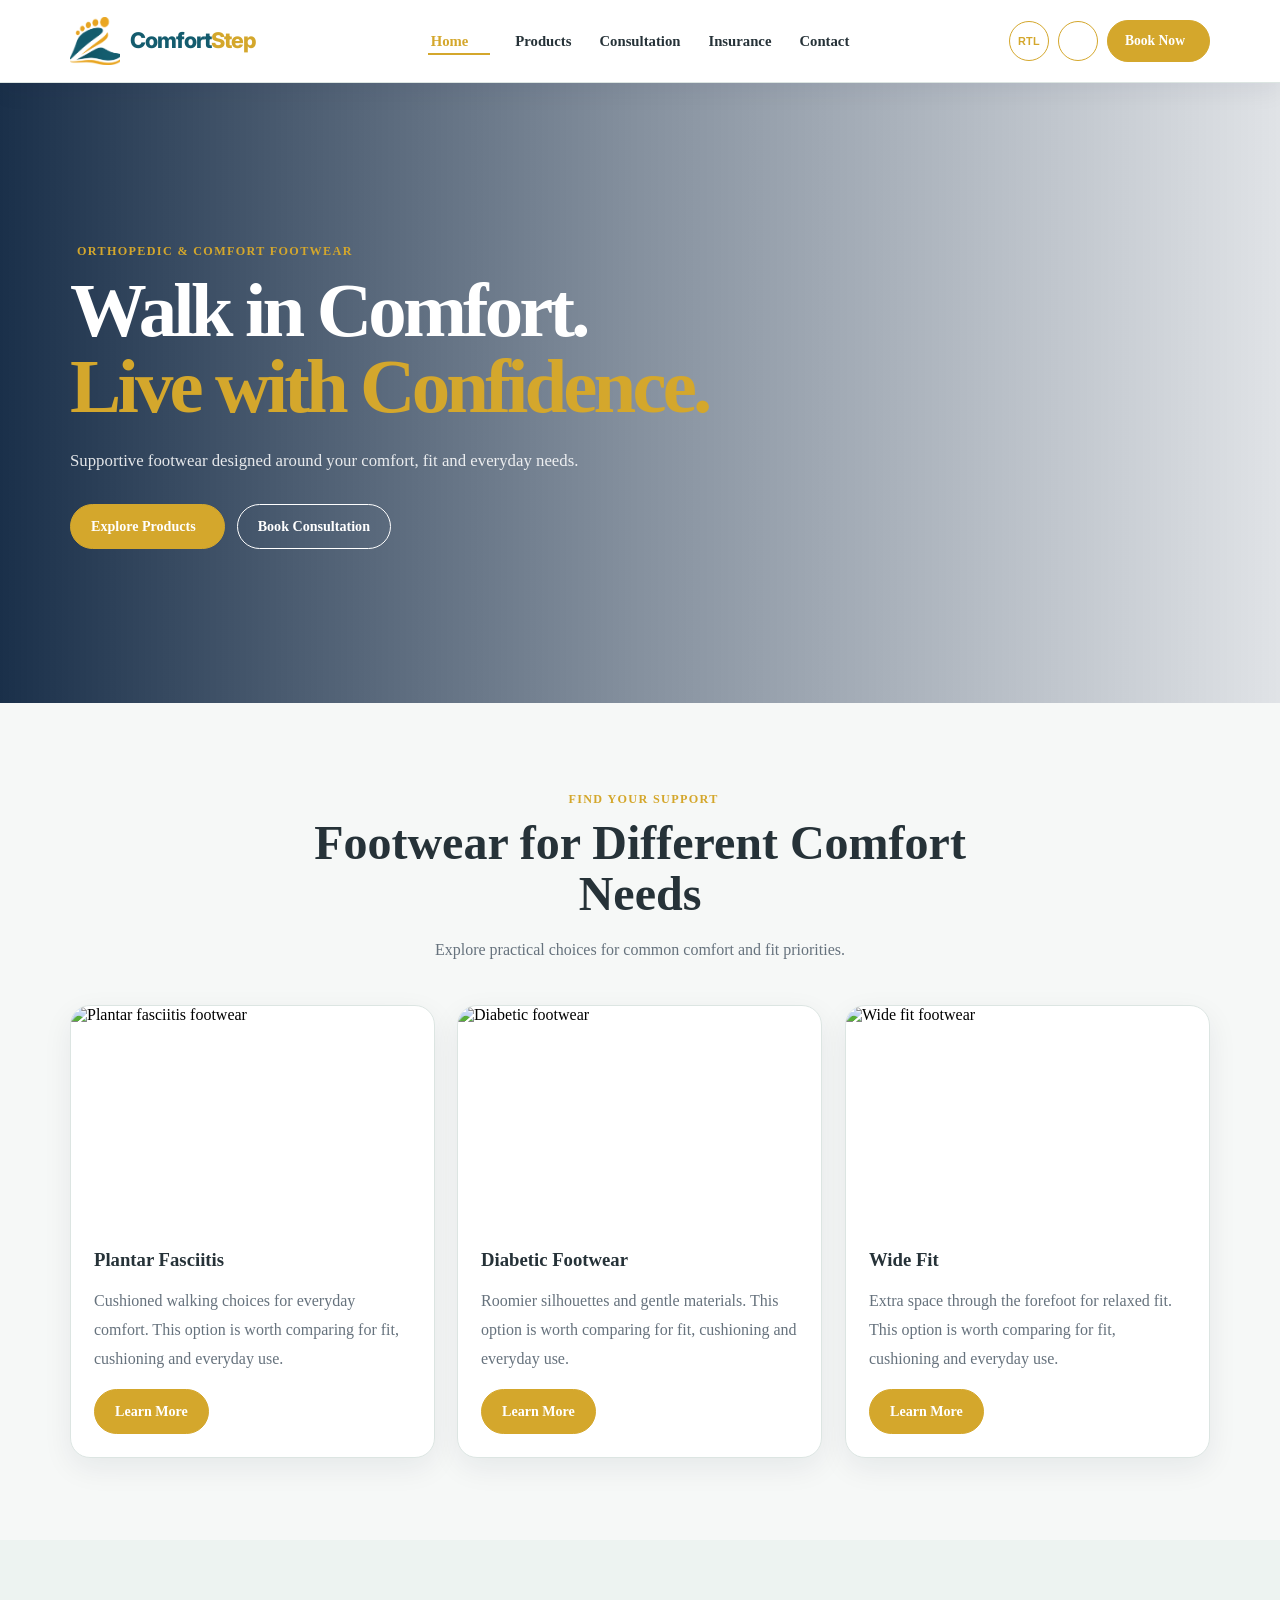
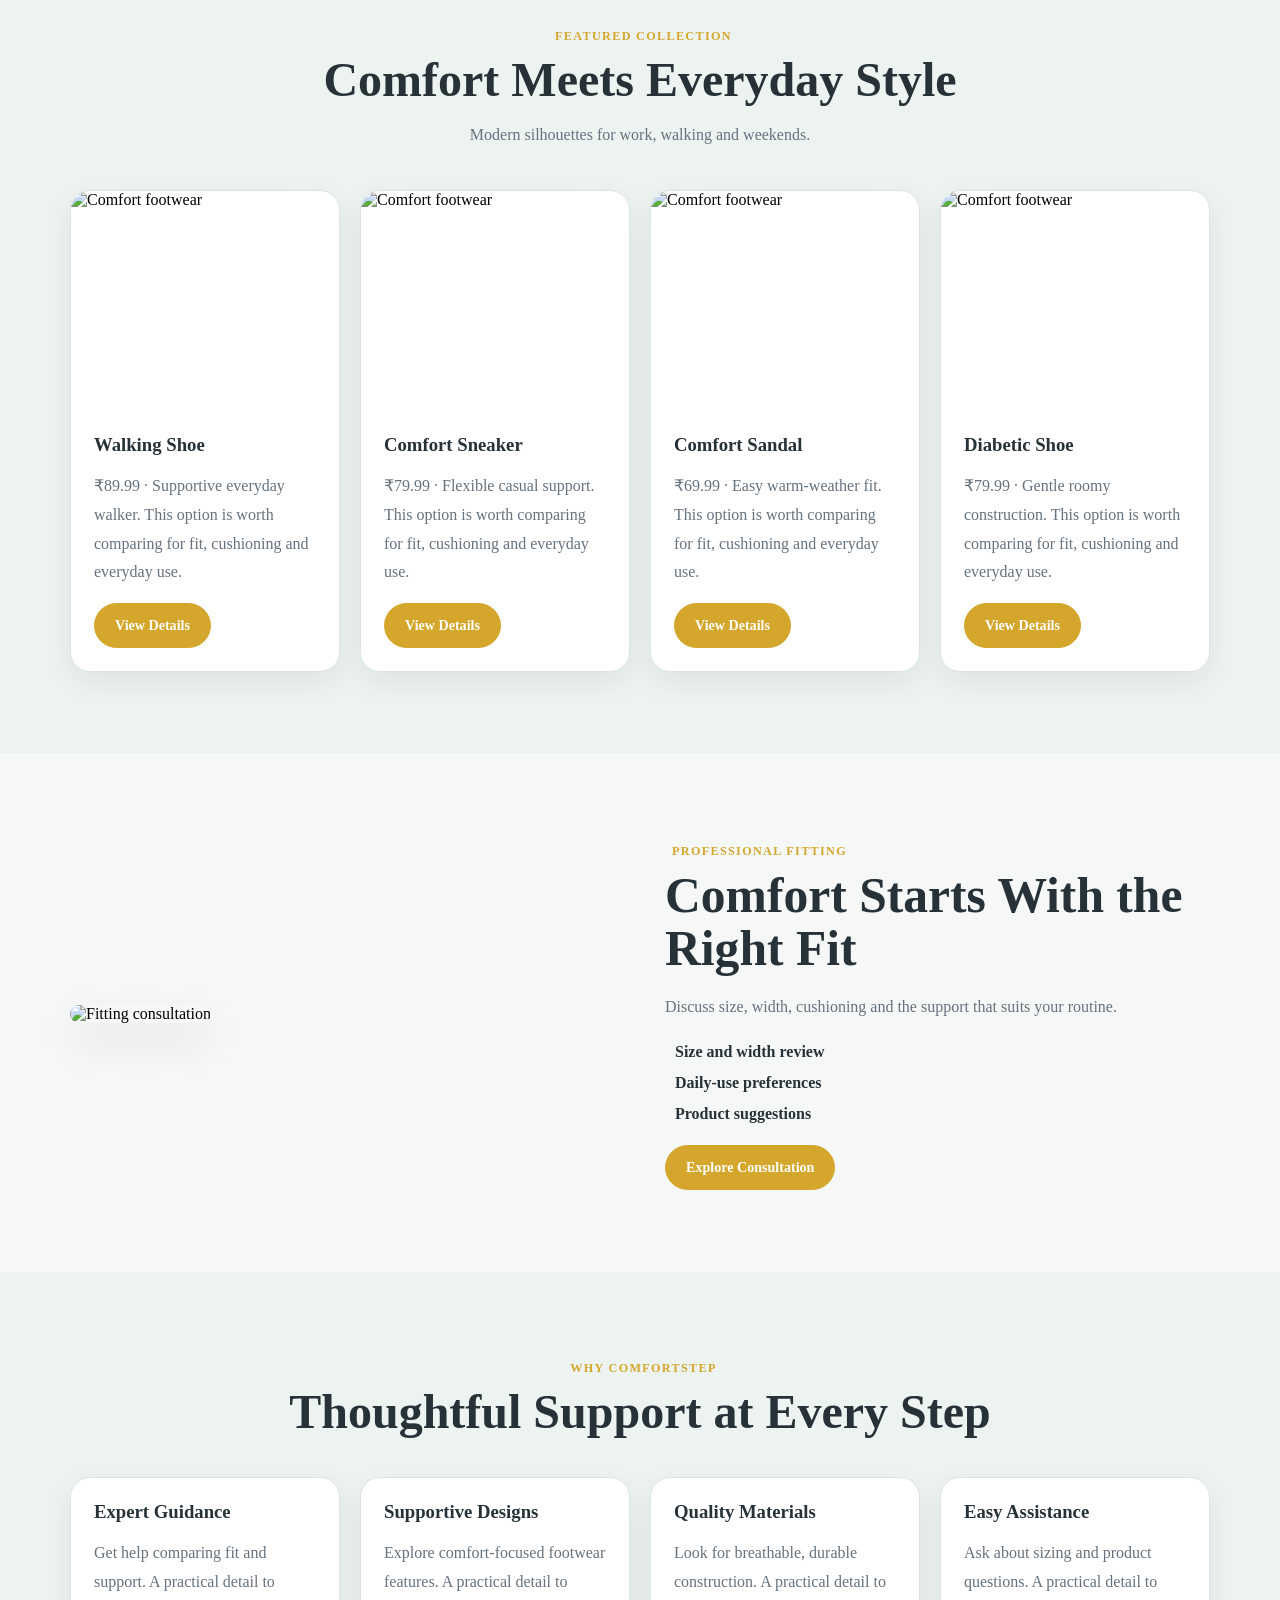
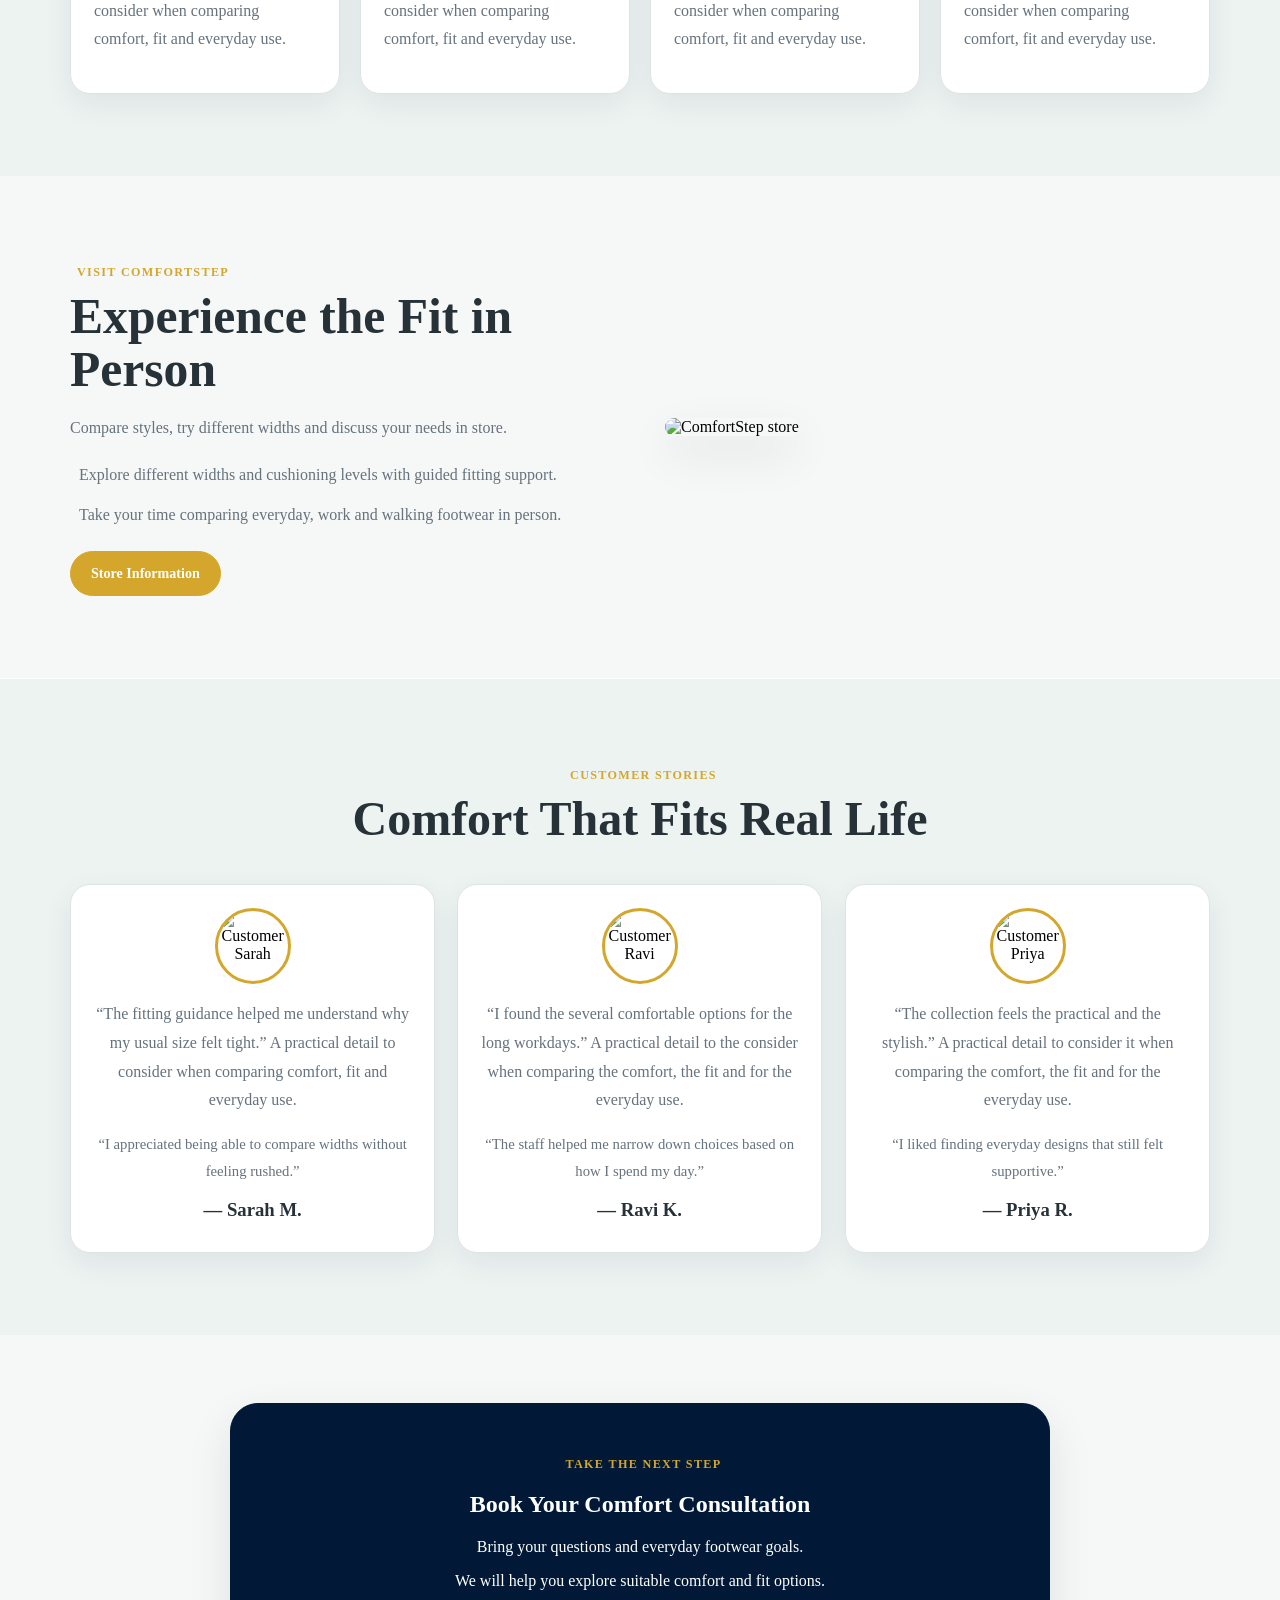
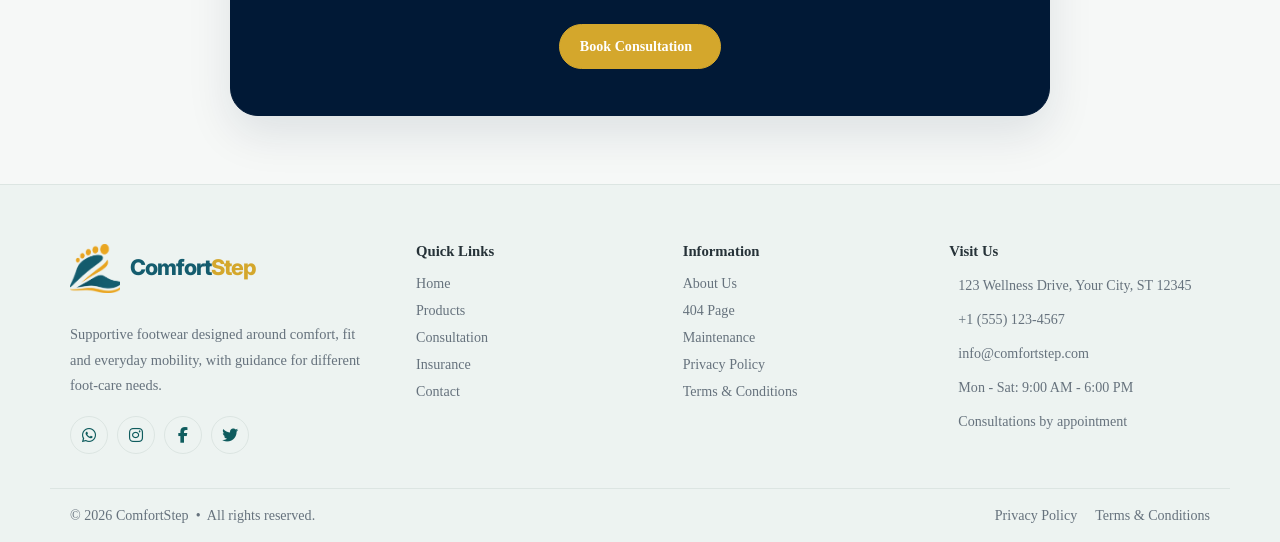
==== index.html @ 4747048a "first commit" ====
<!doctype html>
<html lang="en" dir="ltr">

<head>
  <meta charset="utf-8">
  <meta name="viewport" content="width=device-width,initial-scale=1">
  <title>Home 1 | ComfortStep</title>
  <link rel="icon" type="image/png" href="favicon.png?v=6">
  <link rel="preconnect" href="https://fonts.googleapis.com">
  <link rel="preconnect" href="https://fonts.gstatic.com" crossorigin>
  <link href="https://fonts.googleapis.com/css2?family=Inter:wght@400;500;600;700;800&display=swap" rel="stylesheet">
  <link rel="stylesheet" href="https://cdnjs.cloudflare.com/ajax/libs/font-awesome/6.6.0/css/all.min.css">
  <link rel="stylesheet" href="https://unpkg.com/aos@2.3.4/dist/aos.css">
  <link rel="stylesheet" href="css/variables.css">
  <link rel="stylesheet" href="css/header.css">
  <link rel="stylesheet" href="css/footer.css">
  <link rel="stylesheet" href="css/index.css">
  <script src="https://unpkg.com/lucide@latest"></script>
</head>

<body>
  <header class="site-header">
    <div class="header-inner">
      <a class="brand" href="index.html" aria-label="ComfortStep Home"><img class="comfortstep-new-logo"
          src="comfortstep-footwear-symbol.png" alt="ComfortStep logo"><span class="brand-name"><span
            class="brand-comfort">Comfort</span><span class="brand-step-text">Step</span></span></a>
      <nav class="nav" id="mainNav" aria-label="Main navigation">
        <div class="nav-item" id="homeNavItem">
          <a class="nav-link home-toggle" id="homeToggle" href="index.html">Home <i class="chevron"
              data-lucide="chevron-down"></i></a>
          <div class="dropdown"><a href="index.html">Home 1</a><a href="home-2.html">Home 2</a></div>
        </div>
        <div class="nav-item"><a class="nav-link" href="products.html">Products</a></div>
        <div class="nav-item"><a class="nav-link" href="consultation.html">Consultation</a></div>
        <div class="nav-item"><a class="nav-link" href="insurance.html">Insurance</a></div>
        <div class="nav-item"><a class="nav-link" href="contact.html">Contact</a></div>
      </nav>
      <div class="header-actions">
        <button class="icon-btn" id="rtlToggle" aria-label="Switch to RTL" title="RTL"><span
            class="direction-label">RTL</span></button>
        <button class="icon-btn" id="themeToggle" aria-label="Switch to dark mode" title="Dark mode"><i
            data-lucide="moon-star"></i></button>
        <a class="header-cta" href="booking.html">Book Now <i data-lucide="arrow-up-right"></i></a>
        <button class="mobile-toggle" id="mobileToggle" aria-label="Open menu"><i data-lucide="menu"></i></button>
      </div>
    </div>
  </header>
  <main>
    <section class="hero"
      style="background-image:url(https://i.pinimg.com/1200x/d4/ae/07/d4ae07afda148520bf3b0503dbffbd61.jpg)"
      data-aos="fade-up" data-aos-duration="850">
      <div class="hero-content reveal"><span class="eyebrow"><i data-lucide="footprints"></i> Orthopedic & Comfort
          Footwear</span>
        <h1>Walk in Comfort.<br><span>Live with Confidence.</span></h1>
        <p>Supportive footwear designed around your comfort, fit and everyday needs.</p>
        <div class="hero-actions"><a class="btn" href="products.html">Explore Products <i
              data-lucide="arrow-right"></i></a><a class="btn btn-outline" href="booking.html">Book Consultation</a>
        </div>
      </div>
    </section>
    <section class="section" data-aos="fade-right" data-aos-duration="850">
      <div class="site-container">
        <div class="section-head reveal"><span class="eyebrow"><i data-lucide="heart-pulse"></i> Find Your
            Support</span>
          <h2>Footwear for Different Comfort Needs</h2>
          <p>Explore practical choices for common comfort and fit priorities.</p>
        </div>
        <div class="grid-3">
          <article class="card reveal">
            <div class="card-media"><img
                src="https://i.pinimg.com/1200x/cb/e7/8b/cbe78b45c8ac8ca527641ff05a30738f.jpg"
                alt="Plantar fasciitis footwear"></div>
            <div class="card-body">
              <h3>Plantar Fasciitis</h3>
              <p>Cushioned walking choices for everyday comfort. This option is worth comparing for fit, cushioning and
                everyday use.</p><a class="btn" href="products.html#plantar">Learn More</a>
            </div>
          </article>
          <article class="card reveal">
            <div class="card-media"><img
                src="https://i.pinimg.com/1200x/c0/9d/99/c09d99ecb18dd039a9ffb30126596f61.jpg"
                alt="Diabetic footwear"></div>
            <div class="card-body">
              <h3>Diabetic Footwear</h3>
              <p>Roomier silhouettes and gentle materials. This option is worth comparing for fit, cushioning and
                everyday use.</p><a class="btn" href="products.html#diabetic">Learn More</a>
            </div>
          </article>
          <article class="card reveal">
            <div class="card-media"><img
                src="https://i.pinimg.com/736x/65/3f/a2/653fa2f430868005b1dfeefa00f7d02f.jpg"
                alt="Wide fit footwear"></div>
            <div class="card-body">
              <h3>Wide Fit</h3>
              <p>Extra space through the forefoot for relaxed fit. This option is worth comparing for fit, cushioning
                and everyday use.</p><a class="btn" href="products.html#wide">Learn More</a>
            </div>
          </article>
        </div>
      </div>
    </section>
    <section class="section alt" data-aos="fade-left" data-aos-duration="850">
      <div class="site-container">
        <div class="section-head reveal"><span class="eyebrow"><i data-lucide="sparkles"></i> Featured Collection</span>
          <h2>Comfort Meets Everyday Style</h2>
          <p>Modern silhouettes for work, walking and weekends.</p>
        </div>
        <div class="grid-4">
          <article class="card reveal">
            <div class="card-media"><img
                src="https://images.unsplash.com/photo-1542291026-7eec264c27ff?auto=format&fit=crop&w=900&q=85"
                alt="Comfort footwear"></div>
            <div class="card-body">
              <h3>Walking Shoe</h3>
              <p>₹89.99 · Supportive everyday walker. This option is worth comparing for fit, cushioning and everyday
                use.</p><a class="btn" href="products.html">View Details</a>
            </div>
          </article>
          <article class="card reveal">
            <div class="card-media"><img
                src="https://i.pinimg.com/736x/c1/d0/aa/c1d0aab87ffbe1b1bfd5da75e3606536.jpg"
                alt="Comfort footwear"></div>
            <div class="card-body">
              <h3>Comfort Sneaker</h3>
              <p>₹79.99 · Flexible casual support. This option is worth comparing for fit, cushioning and everyday use.
              </p><a class="btn" href="products.html">View Details</a>
            </div>
          </article>
          <article class="card reveal">
            <div class="card-media"><img
                src="https://i.pinimg.com/736x/56/1c/a9/561ca959358573952b688af9741732bc.jpg"
                alt="Comfort footwear"></div>
            <div class="card-body">
              <h3>Comfort Sandal</h3>
              <p>₹69.99 · Easy warm-weather fit. This option is worth comparing for fit, cushioning and everyday use.
              </p><a class="btn" href="products.html">View Details</a>
            </div>
          </article>
          <article class="card reveal">
            <div class="card-media"><img
                src="https://i.pinimg.com/1200x/b0/32/f1/b032f1203fb77a9f416db4fbb143f023.jpg"
                alt="Comfort footwear"></div>
            <div class="card-body">
              <h3>Diabetic Shoe</h3>
              <p>₹79.99 · Gentle roomy construction. This option is worth comparing for fit, cushioning and everyday
                use.</p><a class="btn" href="products.html">View Details</a>
            </div>
          </article>
        </div>
      </div>
    </section>
    <section class="section" data-aos="zoom-in" data-aos-duration="850">
      <div class="site-container image-split">
        <div><img src="https://i.pinimg.com/1200x/49/1d/8c/491d8ca81d5aa444aa2cca4a1d5c951c.jpg"
            alt="Fitting consultation"></div>
        <div class="copy reveal"><span class="eyebrow"><i data-lucide="ruler"></i> Professional Fitting</span>
          <h2>Comfort Starts With the Right Fit</h2>
          <p>Discuss size, width, cushioning and the support that suits your routine.</p>
          <div class="check-list">
            <div><i data-lucide="check-circle-2"></i> Size and width review</div>
            <div><i data-lucide="check-circle-2"></i> Daily-use preferences</div>
            <div><i data-lucide="check-circle-2"></i> Product suggestions</div>
          </div><a class="btn" href="consultation.html">Explore Consultation</a>
        </div>
      </div>
    </section>
    <section class="section alt" data-aos="fade-up" data-aos-duration="850">
      <div class="site-container">
        <div class="section-head reveal"><span class="eyebrow"><i data-lucide="shield-check"></i> Why ComfortStep</span>
          <h2>Thoughtful Support at Every Step</h2>
        </div>
        <div class="grid-4">
          <article class="card card-body reveal"><i data-lucide="user-round-check"></i>
            <h3>Expert Guidance</h3>
            <p>Get help comparing fit and support. A practical detail to consider when comparing comfort, fit and
              everyday use.</p>
          </article>
          <article class="card card-body reveal"><i data-lucide="layers-3"></i>
            <h3>Supportive Designs</h3>
            <p>Explore comfort-focused footwear features. A practical detail to consider when comparing comfort, fit and
              everyday use.</p>
          </article>
          <article class="card card-body reveal"><i data-lucide="badge-check"></i>
            <h3>Quality Materials</h3>
            <p>Look for breathable, durable construction. A practical detail to consider when comparing comfort, fit and
              everyday use.</p>
          </article>
          <article class="card card-body reveal"><i data-lucide="refresh-cw"></i>
            <h3>Easy Assistance</h3>
            <p>Ask about sizing and product questions. A practical detail to consider when comparing comfort, fit and
              everyday use.</p>
          </article>
        </div>
      </div>
    </section>
    <section class="section" id="visit" data-aos="fade-right" data-aos-duration="850">
      <div class="site-container image-split">
        <div class="copy reveal"><span class="eyebrow"><i data-lucide="store"></i> Visit ComfortStep</span>
          <h2>Experience the Fit in Person</h2>
          <p>Compare styles, try different widths and discuss your needs in store.</p>
          <div class="visit-points">
            <p><i data-lucide="ruler"></i> Explore different widths and cushioning levels with guided fitting support.
            </p>
            <p><i data-lucide="store"></i> Take your time comparing everyday, work and walking footwear in person.</p>
          </div><a class="btn" href="contact.html#visit">Store Information</a>
        </div>
        <div><img src="https://i.pinimg.com/736x/56/ba/47/56ba472c4231acbd9e21313fa30248f0.jpg"
            alt="ComfortStep store"></div>
      </div>
    </section>
    <section class="section alt" data-aos="fade-left" data-aos-duration="850">
      <div class="site-container">
        <div class="section-head reveal"><span class="eyebrow"><i data-lucide="message-circle-heart"></i> Customer
            Stories</span>
          <h2>Comfort That Fits Real Life</h2>
        </div>
        <div class="grid-3">
          <article class="card card-body story-card reveal"><img class="story-person"
              src="https://images.unsplash.com/photo-1494790108377-be9c29b29330?auto=format&fit=crop&w=240&q=85"
              alt="Customer Sarah">
            <p>“The fitting guidance helped me understand why my usual size felt tight.” A practical detail to consider
              when comparing comfort, fit and everyday use.</p>
            <p class="story-extra">“I appreciated being able to compare widths without feeling rushed.”</p>
            <h3>— Sarah M.</h3>
          </article>
          <article class="card card-body story-card reveal"><img class="story-person"
              src="https://images.unsplash.com/photo-1500648767791-00dcc994a43e?auto=format&fit=crop&w=240&q=85"
              alt="Customer Ravi">
            <p>“I found the several comfortable options for the long workdays.” A practical detail to the consider when comparing
              the comfort, the fit and for the everyday use.</p>
            <p class="story-extra">“The staff helped me narrow down choices based on how I spend my day.”</p>
            <h3>— Ravi K.</h3>
          </article>
          <article class="card card-body story-card reveal"><img class="story-person"
              src="https://images.unsplash.com/photo-1534528741775-53994a69daeb?auto=format&fit=crop&w=240&q=85"
              alt="Customer Priya">
            <p>“The collection feels the practical and the stylish.” A practical detail to consider it when comparing the comfort, the fit
              and for the everyday use.</p>
            <p class="story-extra">“I liked finding everyday designs that still felt supportive.”</p>
            <h3>— Priya R.</h3>
          </article>
        </div>
      </div>
    </section>
    <section class="section cta-section cta-style-a" data-aos="fade-up" data-aos-duration="850">
      <div class="site-container">
        <div class="cta-inner reveal"><span class="eyebrow"><i data-lucide="calendar-days"></i> Take the Next
            Step</span>
          <h2>Book Your Comfort Consultation</h2>
          <p class="cta-tagline">Bring your questions and everyday footwear goals.</p>
          <p>We will help you explore suitable comfort and fit options.</p><a class="btn" href="booking.html">Book
            Consultation <i data-lucide="arrow-up-right"></i></a>
        </div>
      </div>
    </section>
  </main>
  <footer class="site-footer">
    <div class="footer-main">
      <div class="footer-brand">
        <a class="brand" href="index.html" aria-label="ComfortStep Home"><img class="footer-logo-symbol"
            src="comfortstep-footwear-symbol.png" alt="ComfortStep logo"><span class="brand-name"><span
              class="brand-comfort">Comfort</span><span class="brand-step-text">Step</span></span></a>
        <p>Supportive footwear designed around comfort, fit and everyday mobility, with guidance for different foot-care
          needs.</p>
        <div class="socials" aria-label="Social media">
          <a href="#" aria-label="WhatsApp"><i class="fa-brands fa-whatsapp"></i></a>
          <a href="#" aria-label="Instagram"><i class="fa-brands fa-instagram"></i></a>
          <a href="#" aria-label="Facebook"><i class="fa-brands fa-facebook-f"></i></a>
          <a href="#" aria-label="Twitter"><i class="fa-brands fa-twitter"></i></a>
        </div>
      </div>
      <div>
        <h3 class="footer-title">Quick Links</h3>
        <div class="footer-links"><a href="index.html">Home</a><a href="products.html">Products</a><a
            href="consultation.html">Consultation</a><a href="insurance.html">Insurance</a><a
            href="contact.html">Contact</a></div>
      </div>
      <div>
        <h3 class="footer-title">Information</h3>
        <div class="footer-links"><a href="index.html#about">About Us</a><a href="404.html">404 Page</a><a
            href="maintenance.html">Maintenance</a><a href="privacy-policy.html">Privacy Policy</a><a
            href="terms-conditions.html">Terms &amp; Conditions</a></div>
      </div>
      <div>
        <h3 class="footer-title">Visit Us</h3>
        <div class="visit-list">
          <div class="visit-item"><i data-lucide="map-pin"></i><span>123 Wellness Drive, Your City, ST 12345</span>
          </div>
          <div class="visit-item"><i data-lucide="phone"></i><span>+1 (555) 123-4567</span></div>
          <div class="visit-item"><i data-lucide="mail"></i><span>info@comfortstep.com</span></div>
          <div class="visit-item"><i data-lucide="clock-3"></i><span>Mon - Sat: 9:00 AM - 6:00 PM</span></div>
          <div class="visit-item"><i data-lucide="calendar-check-2"></i><span>Consultations by appointment</span></div>
        </div>
      </div>
    </div>
    <div class="footer-bottom"><span>© 2026 ComfortStep &nbsp;•&nbsp; All rights reserved.</span><span
        class="footer-legal"><a href="privacy-policy.html">Privacy Policy</a><a href="terms-conditions.html">Terms &amp;
          Conditions</a></span></div>
  </footer>
  <script src="https://unpkg.com/aos@2.3.4/dist/aos.js"></script>
  <script src="js/main.js"></script>
</body>

</html>
---- css/variables.css ----
:root {
  --brand-teal: #0f5c5e;
  --brand-gold: #d4a72c;
  --brand-blue: #011936;
  --brand-blue-soft: #465362;
  --white: #ffffff;
  --text: #263238;
  --muted: #66727d;
  --bg: #f6f8f7;
  --surface: #ffffff;
  --surface-alt: #edf3f1;
  --border: #dce5e2;
  --shadow: 0 18px 45px rgba(1,25,54,.10);
  --shadow-soft: 0 10px 30px rgba(1,25,54,.07);
  --hero-overlay: linear-gradient(90deg,rgba(1,25,54,.90),rgba(1,25,54,.48),rgba(1,25,54,.12));
  --focus-ring: 0 0 0 4px rgba(212,167,44,.15);
  --radius: 20px;
  --radius-sm: 12px;
  --max: 1180px;
  --transition: 280ms ease;
  --dark-bg: #101417;
  --dark-surface: #171d21;
  --dark-surface-2: #1d252a;
  --dark-border: #303b42;
  --dark-text: #f4f7f6;
  --dark-muted: #c0c9cd;
}

html.dark {
  color-scheme: dark;
}

/* Global full-width reset */
*,
*::before,
*::after {
  box-sizing: border-box;
}

html,
body {
  margin: 0;
  padding: 0;
  width: 100%;
  min-width: 100%;
}

body {
  overflow-x: hidden;
}

img,
picture,
video,
canvas {
  max-width: 100%;
}

header,
main,
footer,
section,
#header-container,
#footer-container {
  margin-left: 0;
  margin-right: 0;
}


/* Modern ComfortStep wordmark typography */
.logo-name,
.logo-text,
.brand-name,
.brand-text,
.site-logo-text,
.logo-content .brand-name,
.logo-content .logo-name,
.logo-wrapper .brand-name,
.logo-wrapper .logo-name,
header .logo-name,
footer .logo-name {
    font-family: "Trebuchet MS", "Avenir Next", Avenir, Montserrat, Arial, sans-serif !important;
    font-weight: 800 !important;
    font-style: normal !important;
    letter-spacing: -0.6px !important;
    text-shadow: none !important;
    -webkit-text-stroke: 0 !important;
    text-stroke: 0 !important;
}

/* Requested RTL logo order */
[dir="rtl"] .logo,
[dir="rtl"] .brand,
[dir="rtl"] .site-logo,
[dir="rtl"] .logo-link {
  flex-direction: row-reverse !important;
}
[dir="rtl"] .logo img,
[dir="rtl"] .brand img,
[dir="rtl"] .site-logo img {
  order: 2 !important;
}
[dir="rtl"] .logo .logo-name,
[dir="rtl"] .brand .logo-name,
[dir="rtl"] .site-logo .logo-name {
  order: 1 !important;
}

/* FAQ expanded state */
.faq-question.active::after,
.faq-question[aria-expanded="true"]::after,
.faq-toggle.active::after,
.faq-toggle[aria-expanded="true"]::after,
.accordion-button:not(.collapsed)::after {
  content: "−" !important;
}
---- css/header.css ----
.site-header{position:sticky;top:0;z-index:1000;background:var(--surface);border-bottom:1px solid var(--border);box-shadow:0 8px 24px rgba(1,25,54,.06);transition:background var(--transition),border-color var(--transition)}
.header-inner{max-width:var(--max);margin:auto;min-height:82px;padding:0 20px;display:flex;align-items:center;gap:28px}
.brand{display:inline-flex;align-items:center;gap:10px;color:var(--text);text-decoration:none;min-width:max-content}
.brand-mark{width:46px;height:46px;display:grid;place-items:center;position:relative;background:transparent;overflow:visible;flex:none;transform:none!important;transition:none}
.footwear-logo{width:52px;height:40px;display:block;overflow:visible;transform:none!important;transition:none!important;pointer-events:none}
.logo-gold{fill:var(--brand-gold)}
.logo-blue{fill:var(--brand-blue)}
.logo-highlight{fill:none;stroke:var(--brand-gold);stroke-width:3;stroke-linecap:round;opacity:.95}
.brand-name{font-size:1.35rem;font-weight:800;letter-spacing:-.035em;display:inline-flex;align-items:baseline
  font-family: Georgia, 'Times New Roman', serif;
  font-weight: 700;
  letter-spacing: -0.3px;
}
.brand-comfort{color:var(--brand-blue)}
.brand-step-text{color:var(--brand-gold)}
.brand:hover,.brand:hover .brand-mark,.brand:hover .footwear-logo{transform:none!important;animation:none!important}
.nav{margin-left:42px;transform:translateX(8px);margin-right:auto;display:flex;align-items:center;gap:22px}
.nav-item{position:relative;display:flex;align-items:center}
.nav-link{display:inline-flex;align-items:center;gap:4px;height:82px;padding:0 3px;color:var(--text);font-size:.92rem;font-weight:700;text-decoration:none;position:relative;white-space:nowrap}
.nav-link::after{content:"";position:absolute;left:0;right:0;bottom:27px;height:2px;background:var(--brand-gold);transform:scaleX(0);transform-origin:center;transition:transform var(--transition)}
.nav-link:hover,.nav-link.active{color:var(--brand-gold)}
.nav-link:hover::after,.nav-link.active::after{transform:scaleX(1)}
.home-toggle .chevron{width:15px;height:15px;transition:transform var(--transition);transform:translateY(2px)}
.nav-item.open .chevron{transform:translateY(2px) rotate(180deg)}
.dropdown{position:absolute;top:calc(100% - 5px);left:50%;transform:translateX(-50%) translateY(8px);width:145px;padding:8px;background:var(--surface);border:1px solid var(--border);border-radius:14px;box-shadow:var(--shadow);opacity:0;visibility:hidden;transition:all var(--transition)}
.nav-item:hover .dropdown,.nav-item.open .dropdown{opacity:1;visibility:visible;transform:translateX(-50%) translateY(0)}
.dropdown a{display:block;padding:11px 10px;text-align:center;border-radius:9px;color:var(--text);text-decoration:none;font-size:.88rem;font-weight:700}
.dropdown a:hover{background:var(--brand-gold);color:var(--brand-blue)}
.header-actions{display:flex;align-items:center;gap:9px}
.icon-btn{width:40px;height:40px;border:1px solid var(--brand-gold);background:transparent;color:var(--brand-gold);border-radius:50%;display:grid;place-items:center;cursor:pointer;transition:all var(--transition)}
.icon-btn:hover{background:var(--brand-blue);color:var(--white);border-color:var(--brand-blue);transform:translateY(-2px)}
.icon-btn svg{width:18px;height:18px}.direction-label{font-size:.68rem;font-weight:900;line-height:1;letter-spacing:.02em}.icon-btn{flex-direction:column;gap:1px}
.header-cta{background:var(--brand-gold);color:var(--white)!important;border:1px solid var(--brand-gold);padding:12px 17px;border-radius:999px;text-decoration:none;font-size:.85rem;font-weight:800;display:inline-flex;align-items:center;gap:7px;transition:all var(--transition);white-space:nowrap}
.header-cta:hover{background:var(--brand-blue);border-color:var(--brand-blue);color:var(--white)!important;transform:translateY(-2px)}
.mobile-toggle{display:none}
html.dark .site-header{background:var(--dark-surface);border-color:var(--dark-border);box-shadow:none}
html.dark .brand,.html.dark .icon-btn{color:var(--brand-gold)}
html.dark .nav-link{color:#fff}
html.dark .brand-comfort{color:#7ea9d6}
html.dark .brand-step-text{color:var(--brand-gold)}
html.dark .brand-mark{background:transparent;box-shadow:none}
html.dark .logo-blue{fill:#78a8d8}
html.dark .logo-gold{fill:var(--brand-gold)}
html.dark .logo-highlight{stroke:var(--brand-gold)}
html.dark .dropdown{background:var(--dark-surface-2);border-color:var(--dark-border)}
html.dark .nav{background:var(--dark-surface);border-color:var(--dark-border)}
html.dark .dropdown a{color:var(--dark-text)}
html.dark .nav-link:hover,html.dark .nav-link.active{color:var(--brand-gold)}
html.dark .icon-btn{background:transparent}

@media(max-width:1024px){.header-inner{gap:16px}.nav{margin-left:28px;transform:translateX(6px);gap:13px}.nav-link{font-size:.82rem}.header-cta{padding:10px 13px}}
@media(max-width:768px){.header-inner{min-height:72px}.nav{transform:none;position:absolute;top:72px;left:14px;right:14px;background:var(--surface);border:1px solid var(--border);border-radius:16px;padding:10px;display:none;flex-direction:column;align-items:stretch;gap:2px;box-shadow:var(--shadow)}.nav.open{display:flex}.nav-link{height:46px;padding:0 12px}.nav-link::after{bottom:8px;left:12px;right:12px}.nav-item{display:block}.home-toggle{width:100%;justify-content:space-between}.dropdown{position:static;transform:none;width:auto;display:none;margin:0 4px 6px}.nav-item.open .dropdown{display:block;opacity:1;visibility:visible}.header-actions{margin-left:auto}.header-cta{display:none}.mobile-toggle{display:grid;width:40px;height:40px;border:1px solid var(--brand-gold);background:transparent;color:var(--text);border-radius:10px;place-items:center}.mobile-toggle svg{width:20px}.mobile-toggle:hover{background:var(--brand-gold);color:var(--brand-blue)}}
@media(max-width:360px){.brand-name{font-size:1.1rem
  font-family: Georgia, 'Times New Roman', serif;
  font-weight: 700;
  letter-spacing: -0.3px;
}.brand-mark{width:36px;height:36px}.header-inner{padding:0 12px}.icon-btn,.mobile-toggle{width:36px;height:36px}}

.brand{direction:ltr!important}.brand-name{direction:ltr!important
  font-family: Georgia, 'Times New Roman', serif;
  font-weight: 700;
  letter-spacing: -0.3px;
}.site-header{position:sticky!important;top:0!important}.home-toggle .chevron{transform:translateY(0)!important}.nav-item.open .chevron{transform:translateY(0) rotate(180deg)!important}html[dir="rtl"] .brand{direction:ltr!important}html[dir="rtl"] .nav{direction:rtl}html.dark .nav-link{color:#fff!important}

/* Global sticky header fix: the injected header lives inside #header-container,
   so the container itself must be sticky rather than only the child header. */
#header-container{
  position:sticky;
  top:0;
  z-index:1000;
  width:100%;
}
#header-container .site-header{
  position:relative !important;
  top:auto !important;
  z-index:auto;
}

/* Final responsive/header refinements */
.mobile-toggle{color:var(--brand-gold)!important}
.mobile-toggle svg{stroke:currentColor!important}
html.dark .mobile-toggle{color:var(--brand-gold)!important}
html.dark .nav-link.active,html.dark .nav-link:hover{color:var(--brand-gold)!important}
.home-toggle .chevron{transform:translateY(2px)!important}
.nav{transform:translateX(12px)}
@media(max-width:1024px){.nav{transform:translateX(16px)}}
@media(max-width:768px){.nav{transform:none}.nav .dropdown{position:static!important;margin:0!important;border:0!important;border-top:1px solid var(--border)!important;border-radius:0!important;box-shadow:none!important;background:transparent!important;padding:4px 0!important}.nav .dropdown a{text-align:left!important;padding-left:28px!important}.nav-item.open .dropdown{display:block!important}}

/* Latest header/mobile refinements */
.home-toggle .chevron{transform:translateY(-1px)!important;}
.nav-item.open .chevron{transform:translateY(-1px) rotate(180deg)!important;}
@media(max-width:768px){
  .mobile-toggle:hover,.mobile-toggle:focus-visible{background:var(--brand-blue)!important;border-color:var(--brand-blue)!important;color:#fff!important;}
  .nav{overflow:visible!important;}
  .nav-item{position:relative;}
  .nav .dropdown{position:static!important;width:100%!important;display:none!important;margin:0!important;padding:2px 0 4px!important;background:transparent!important;border:0!important;box-shadow:none!important;}
  .nav-item.open .dropdown{display:block!important;visibility:visible!important;opacity:1!important;transform:none!important;}
  .nav .dropdown a{display:block!important;width:100%;text-align:left!important;padding:10px 28px!important;background:transparent!important;}
  .nav .dropdown a:hover{background:var(--brand-gold)!important;color:var(--brand-blue)!important;}
}


/* FINAL: header is inline in every normal page, so make the header itself sticky. */
.site-header {
  position: sticky !important;
  position: -webkit-sticky !important;
  top: 0 !important;
  z-index: 99999 !important;
  width: 100% !important;
  overflow: visible !important;
}
.site-header .header-inner,
.site-header .nav,
.site-header .nav-item {
  overflow: visible !important;
}
.site-header .dropdown {
  z-index: 100000 !important;
}
body { overflow-x: clip; }

/* New generated ComfortStep logo: same dimensions in header and footer */
.comfortstep-new-logo{width:220px;height:auto;display:block;object-fit:contain;flex:none;}
@media(max-width:768px){.comfortstep-new-logo{width:185px;}}
@media(max-width:360px){.comfortstep-new-logo{width:165px;}}

/* Requested navigation centering and RTL logo arrangement */
@media(min-width:769px){
  .header-inner{display:grid;grid-template-columns:1fr auto 1fr;gap:20px;}
  .header-inner>.brand{justify-self:start;}
  .header-inner>.nav{justify-self:center;margin-left:0!important;margin-right:0!important;transform:none!important;}
  .header-inner>.header-actions{justify-self:end;}
}
.booking-logo-image{width:220px!important;height:auto!important;object-fit:contain;}
@media(max-width:768px){.booking-logo-image{width:185px!important;}}
@media(max-width:360px){.booking-logo-image{width:165px!important;}}


/* Modern ComfortStep wordmark typography */
.logo-name,
.logo-text,
.brand-name,
.brand-text,
.site-logo-text,
.logo-content .brand-name,
.logo-content .logo-name,
.logo-wrapper .brand-name,
.logo-wrapper .logo-name,
header .logo-name,
footer .logo-name {
    font-family: "Trebuchet MS", "Avenir Next", Avenir, Montserrat, Arial, sans-serif !important;
    font-weight: 800 !important;
    font-style: normal !important;
    letter-spacing: -0.6px !important;
    text-shadow: none !important;
    -webkit-text-stroke: 0 !important;
    text-stroke: 0 !important;
}

/* RTL: footwear mark on the right of the ComfortStep wordmark */
/* Requested RTL logo order */
[dir="rtl"] .logo,
[dir="rtl"] .brand,
[dir="rtl"] .site-logo,
[dir="rtl"] .logo-link {
  flex-direction: row-reverse !important;
}
[dir="rtl"] .logo img,
[dir="rtl"] .brand img,
[dir="rtl"] .site-logo img {
  order: 2 !important;
}
[dir="rtl"] .logo .logo-name,
[dir="rtl"] .brand .logo-name,
[dir="rtl"] .site-logo .logo-name {
  order: 1 !important;
}

/* FAQ expanded state */
.faq-question.active::after,
.faq-question[aria-expanded="true"]::after,
.faq-toggle.active::after,
.faq-toggle[aria-expanded="true"]::after,
.accordion-button:not(.collapsed)::after {
  content: "−" !important;
}


/* FINAL REQUESTED BRAND UPDATE: symbol-only logo + separate modern wordmark */
.brand{direction:ltr!important;display:inline-flex!important;align-items:center!important;flex-direction:row!important;gap:10px!important;}
.brand-name{font-family:"Inter","Avenir Next",Avenir,Montserrat,Arial,sans-serif!important;font-size:1.35rem!important;font-weight:800!important;font-style:normal!important;letter-spacing:-.045em!important;line-height:1!important;display:inline-flex!important;align-items:baseline!important;white-space:nowrap!important;text-shadow:none!important;-webkit-text-stroke:0!important;text-stroke:0!important;}
.brand-comfort{color:#145C6E!important;}
.brand-step-text{color:var(--brand-gold)!important;}
html.dark .brand-comfort{color:#145C6E!important;}
html.dark .brand-step-text{color:var(--brand-gold)!important;}
html[dir="rtl"] .brand{direction:ltr!important;flex-direction:row-reverse!important;}
html[dir="rtl"] .brand .brand-name{order:1!important;}
@media(max-width:768px){.comfortstep-new-logo{width:44px!important;height:44px!important;}.brand-name{font-size:1.2rem!important;}}
@media(max-width:360px){.comfortstep-new-logo{width:40px!important;height:40px!important;}.brand-name{font-size:1.08rem!important;}}

/* FINAL HEADER/FOOTER WORDMARK SYNC */
.brand .brand-name,
.site-footer .brand .brand-name {
  font-family: "Inter", "Avenir Next", Avenir, Montserrat, Arial, sans-serif !important;
  font-size: 1.35rem !important;
  font-weight: 800 !important;
  font-style: normal !important;
  letter-spacing: -0.045em !important;
  line-height: 1 !important;
  display: inline-flex !important;
  align-items: baseline !important;
  white-space: nowrap !important;
}

.brand .brand-comfort,
.site-footer .brand .brand-comfort {
  color: #145C6E !important;
}

.brand .brand-step-text,
.site-footer .brand .brand-step-text {
  color: var(--brand-gold) !important;
}

.brand .comfortstep-new-logo,
.site-footer .brand .comfortstep-new-logo {
  width: 50px !important;
  height: 50px !important;
  object-fit: contain !important;
  flex: none !important;
}

@media (max-width: 768px) {
  .brand .brand-name,
  .site-footer .brand .brand-name { font-size: 1.2rem !important; }
  .brand .comfortstep-new-logo,
  .site-footer .brand .comfortstep-new-logo { width: 44px !important; height: 44px !important; }
}

@media (max-width: 360px) {
  .brand .brand-name,
  .site-footer .brand .brand-name { font-size: 1.08rem !important; }
  .brand .comfortstep-new-logo,
  .site-footer .brand .comfortstep-new-logo { width: 40px !important; height: 40px !important; }
}

/* FINAL HEADER CONSISTENCY FIX — Home 1 icons and RTL brand order */
.site-header .home-toggle .chevron,
.site-header #themeToggle svg,
.site-header #mobileToggle svg,
.site-header .header-cta svg {
  display: block !important;
  visibility: visible !important;
  opacity: 1 !important;
  width: 18px !important;
  height: 18px !important;
  flex: 0 0 auto !important;
}

.site-header .home-toggle .chevron {
  stroke: currentColor !important;
  fill: none !important;
}

.site-header #themeToggle {
  color: var(--brand-gold) !important;
}

html.dark .site-header #themeToggle {
  color: var(--brand-gold) !important;
}

/* Keep the exact same brand arrangement on every page. */
html[dir="ltr"] .site-header .brand {
  flex-direction: row !important;
}

html[dir="rtl"] .site-header .brand {
  direction: ltr !important;
  flex-direction: row-reverse !important;
}

html[dir="ltr"] .site-header .brand .brand-name,
html[dir="rtl"] .site-header .brand .brand-name {
  order: 1 !important;
}

html[dir="ltr"] .site-header .brand .comfortstep-new-logo,
html[dir="rtl"] .site-header .brand .comfortstep-new-logo {
  width: 50px !important;
  height: 50px !important;
  object-fit: contain !important;
  flex: 0 0 50px !important;
  display: block !important;
  order: 2 !important;
}

html[dir="rtl"] .site-header .brand .comfortstep-new-logo {
}


/* FINAL BRAND ORDER — do not rely on DOM/order rules above.
   LTR: logo -> ComfortStep
   RTL: ComfortStep -> logo */
.brand {
  display: inline-flex !important;
  direction: ltr !important;
  flex-direction: row !important;
}
.brand .comfortstep-new-logo {
  order: 1 !important;
}
.brand .brand-name {
  order: 2 !important;
}
html[dir="rtl"] .brand {
  direction: ltr !important;
  flex-direction: row-reverse !important;
}
html[dir="rtl"] .brand .brand-name {
  order: 1 !important;
}
html[dir="rtl"] .brand .comfortstep-new-logo {
  order: 2 !important;

}

/* FINAL BRAND STATE — requested logo swap and RTL order
   Normal/LTR: RTL logo -> ComfortStep
   RTL: ComfortStep -> normal logo */
html[dir="ltr"] .site-header .brand,
html:not([dir="rtl"]) .site-header .brand {
  direction: ltr !important;
  flex-direction: row !important;
}
html[dir="ltr"] .site-header .brand .comfortstep-new-logo,
html:not([dir="rtl"]) .site-header .brand .comfortstep-new-logo {
  order: 1 !important;
}
html[dir="ltr"] .site-header .brand .brand-name,
html:not([dir="rtl"]) .site-header .brand .brand-name {
  order: 2 !important;
}

html[dir="rtl"] .site-header .brand {
  direction: ltr !important;
  flex-direction: row-reverse !important;
}
html[dir="rtl"] .site-header .brand .brand-name {
  order: 1 !important;
}
html[dir="rtl"] .site-header .brand .comfortstep-new-logo {
  order: 2 !important;
}

/* Dark-mode icon: white on hover on every header/page */
.site-header #themeToggle:hover,
.site-header #themeToggle:focus-visible,
html.dark .site-header #themeToggle:hover,
html.dark .site-header #themeToggle:focus-visible {
  background: var(--brand-blue) !important;
  border-color: var(--brand-blue) !important;
  color: #fff !important;
}
.site-header #themeToggle:hover svg,
.site-header #themeToggle:focus-visible svg,
html.dark .site-header #themeToggle:hover svg,
html.dark .site-header #themeToggle:focus-visible svg {
  color: #fff !important;
  stroke: #fff !important;
}

/* HEADER BRANDING
   Normal/LTR: the exact same logo symbol used in RTL -> ComfortStep
   RTL: ComfortStep -> the exact same logo symbol
   Both modes use the identical logo-only image asset. */
.site-header .brand {
  direction: ltr !important;
  display: inline-flex !important;
  flex-direction: row !important;
}
.site-header .brand .comfortstep-new-logo,
html[dir="rtl"] .site-header .brand .comfortstep-new-logo {
}
.site-header .brand .comfortstep-new-logo {
  order: 1 !important;
}
.site-header .brand .brand-name {
  order: 2 !important;
}
html[dir="rtl"] .site-header .brand {
  flex-direction: row-reverse !important;
}
html[dir="rtl"] .site-header .brand .brand-name {
  order: 1 !important;
}
html[dir="rtl"] .site-header .brand .comfortstep-new-logo {
  order: 2 !important;
}

/* CORRECT HEADER BRANDING:
   Keep the ComfortStep text separate from the logo image.
   The image itself contains ONLY the footwear symbol.
   LTR: symbol -> ComfortStep
   RTL: ComfortStep -> the same symbol */
.site-header .brand {
  direction: ltr !important;
  display: inline-flex !important;
  flex-direction: row !important;
  align-items: center !important;
  gap: 10px !important;
}
.site-header .brand .comfortstep-new-logo {
  order: 1 !important;
  width: 50px !important;
  height: 50px !important;
  object-fit: contain !important;
  display: block !important;
}
.site-header .brand .brand-name {
  display: inline-flex !important;
  order: 2 !important;
}
html[dir="rtl"] .site-header .brand {
  direction: ltr !important;
  flex-direction: row-reverse !important;
}
html[dir="rtl"] .site-header .brand .brand-name {
  order: 1 !important;
}
html[dir="rtl"] .site-header .brand .comfortstep-new-logo {
  order: 2 !important;
}
@media(max-width:768px){
  .site-header .brand .comfortstep-new-logo { width:44px !important; height:44px !important; }
}
@media(max-width:360px){
  .site-header .brand .comfortstep-new-logo { width:40px !important; height:40px !important; }
}


/* FINAL LOGO FIX — header image is the footwear symbol only.
   The ComfortStep wording remains separate HTML text.
   No CSS content:url() substitution is used. */
.site-header .brand .comfortstep-new-logo {
  width: 50px !important;
  height: 50px !important;
  object-fit: contain !important;
  display: block !important;
}
@media (max-width: 768px) {
  .site-header .brand .comfortstep-new-logo { width: 44px !important; height: 44px !important; }
}
@media (max-width: 360px) {
  .site-header .brand .comfortstep-new-logo { width: 40px !important; height: 40px !important; }
}

/* FINAL USER REQUEST — RTL header logo position
   LTR: footwear symbol -> ComfortStep
   RTL: ComfortStep -> footwear symbol
   The image remains the symbol-only logo in both modes. */
.site-header .brand {
  direction: ltr !important;
  display: inline-flex !important;
  flex-direction: row !important;
  align-items: center !important;
}
.site-header .brand .comfortstep-new-logo {
  order: 1 !important;
}
.site-header .brand .brand-name {
  order: 2 !important;
}
html[dir="rtl"] .site-header .brand {
  direction: ltr !important;
  flex-direction: row !important;
}
html[dir="rtl"] .site-header .brand .brand-name {
  order: 1 !important;
}
html[dir="rtl"] .site-header .brand .comfortstep-new-logo {
  order: 2 !important;
}
---- css/footer.css ----
.site-footer{background:var(--surface-alt);border-top:1px solid var(--border);color:var(--text);transition:background var(--transition),color var(--transition),border-color var(--transition)}
.footer-main{max-width:var(--max);margin:auto;padding:58px 20px 34px;display:grid;grid-template-columns:1.35fr 1fr 1fr 1.15fr;gap:40px}
.footer-brand .brand{margin-bottom:14px}.footer-brand p{max-width:320px;color:var(--muted);font-size:.9rem;line-height:1.8}
.footer-title{font-size:.92rem;font-weight:800;margin:0 0 15px;color:var(--text)}
.footer-links{display:grid;gap:10px}.footer-links a{color:var(--muted);text-decoration:none;font-size:.88rem;transition:color var(--transition),transform var(--transition)}.footer-links a:hover{color:var(--brand-gold);transform:translateX(3px)}
.visit-list{display:grid;gap:12px}.visit-item{display:flex;gap:9px;align-items:flex-start;color:var(--muted);font-size:.88rem;line-height:1.55}.visit-item svg{width:18px;height:18px;flex:none;color:var(--brand-teal);margin-top:2px}
.socials{display:flex;gap:9px;margin-top:17px}.socials a{width:38px;height:38px;border:1px solid var(--border);border-radius:50%;display:grid;place-items:center;color:var(--brand-teal);text-decoration:none;transition:all var(--transition)}.socials a:hover{background:var(--brand-gold);border-color:var(--brand-gold);color:var(--brand-blue);transform:translateY(-3px)}
.footer-bottom{max-width:var(--max);margin:auto;padding:18px 20px;border-top:1px solid var(--border);display:flex;justify-content:space-between;gap:20px;color:var(--muted);font-size:.88rem}
html.dark .site-footer{background:var(--dark-surface);border-color:var(--dark-border);color:var(--dark-text)}
html.dark .footer-title{color:var(--dark-text)}html.dark .footer-brand p,html.dark .footer-links a,html.dark .visit-item,html.dark .footer-bottom{color:var(--dark-muted)}
html.dark .socials a{border-color:var(--dark-border);color:var(--brand-gold)}
@media(max-width:768px){.footer-main{grid-template-columns:1fr 1fr;gap:30px}.footer-brand{grid-column:1/-1}}
@media(max-width:360px){.footer-main{grid-template-columns:1fr;padding:42px 16px 26px}.footer-bottom{padding:15px 16px;flex-direction:column;gap:7px}.footer-brand{grid-column:auto}}

/* Card and interaction polish */
.footer-brand .brand-mark{width:50px;height:40px;transform:none!important}.footer-brand .brand-name{font-size:1.35rem
  font-family: Georgia, 'Times New Roman', serif;
  font-weight: 700;
  letter-spacing: -0.3px;
}.footer-brand .footwear-logo{transform:none!important;transition:none!important}

.site-footer .brand{direction:ltr!important}.footer-bottom{justify-content:flex-start!important}.footer-bottom span{font-size:.88rem;font-weight:500;color:var(--muted)}
html.dark .footer-bottom span{color:var(--dark-muted)}

.footer-bottom{align-items:center}.footer-legal{margin-left:auto;display:flex;gap:18px;align-items:center}.footer-legal a{color:var(--muted);text-decoration:none;font-size:.88rem;transition:color var(--transition)}.footer-legal a:hover{color:var(--brand-gold)}html.dark .footer-legal a{color:var(--dark-muted)}@media(max-width:600px){.footer-bottom{flex-direction:column;align-items:flex-start}.footer-legal{margin-left:0;flex-wrap:wrap;gap:12px}}

html.dark .socials a:hover{background:var(--brand-blue);border-color:var(--brand-blue);color:#fff!important}

/* Latest footer refinements */
.socials a:hover,.socials a:focus-visible{color:#fff!important;}
.footer-bottom{justify-content:flex-start!important;}
.footer-bottom span{color:var(--muted);}
html.dark .footer-bottom span{color:var(--dark-muted);}

/* New generated ComfortStep logo: same dimensions in header and footer */
.comfortstep-new-logo{width:220px;height:auto;display:block;object-fit:contain;flex:none;}
@media(max-width:768px){.comfortstep-new-logo{width:185px;}}
@media(max-width:360px){.comfortstep-new-logo{width:165px;}}

html[dir="rtl"] .site-footer .comfortstep-new-logo{content:url("../comfortstep-new-logo-rtl.png");}


/* Modern ComfortStep wordmark typography */
.logo-name,
.logo-text,
.brand-name,
.brand-text,
.site-logo-text,
.logo-content .brand-name,
.logo-content .logo-name,
.logo-wrapper .brand-name,
.logo-wrapper .logo-name,
header .logo-name,
footer .logo-name {
    font-family: "Trebuchet MS", "Avenir Next", Avenir, Montserrat, Arial, sans-serif !important;
    font-weight: 800 !important;
    font-style: normal !important;
    letter-spacing: -0.6px !important;
    text-shadow: none !important;
    -webkit-text-stroke: 0 !important;
    text-stroke: 0 !important;
}

/* RTL footer logo order: wordmark on left, footwear mark on right */
html[dir="rtl"] .site-footer .comfortstep-new-logo{content:url("../comfortstep-new-logo-rtl.png")!important;}

/* Requested RTL logo order */
[dir="rtl"] .logo,
[dir="rtl"] .brand,
[dir="rtl"] .site-logo,
[dir="rtl"] .logo-link {
  flex-direction: row-reverse !important;
}
[dir="rtl"] .logo img,
[dir="rtl"] .brand img,
[dir="rtl"] .site-logo img {
  order: 2 !important;
}
[dir="rtl"] .logo .logo-name,
[dir="rtl"] .brand .logo-name,
[dir="rtl"] .site-logo .logo-name {
  order: 1 !important;
}

/* FAQ expanded state */
.faq-question.active::after,
.faq-question[aria-expanded="true"]::after,
.faq-toggle.active::after,
.faq-toggle[aria-expanded="true"]::after,
.accordion-button:not(.collapsed)::after {
  content: "−" !important;
}


/* FINAL REQUESTED BRAND UPDATE: symbol-only logo + separate modern wordmark */
.site-footer .brand{direction:ltr!important;display:inline-flex!important;align-items:center!important;flex-direction:row!important;gap:10px!important;}
.site-footer .comfortstep-new-logo{content:url("../comfortstep-logo-only.png")!important;width:50px!important;height:50px!important;object-fit:contain!important;display:block!important;flex:none!important;}
.site-footer .brand-name{font-family:"Inter","Avenir Next",Avenir,Montserrat,Arial,sans-serif!important;font-size:1.35rem!important;font-weight:800!important;font-style:normal!important;letter-spacing:-.045em!important;line-height:1!important;display:inline-flex!important;align-items:baseline!important;white-space:nowrap!important;text-shadow:none!important;-webkit-text-stroke:0!important;text-stroke:0!important;}
.site-footer .brand-comfort{color:#145C6E!important;}
.site-footer .brand-step-text{color:var(--brand-gold)!important;}
html.dark .site-footer .brand-comfort{color:#145C6E!important;}
html.dark .site-footer .brand-step-text{color:var(--brand-gold)!important;}
html[dir="rtl"] .site-footer .brand{direction:ltr!important;flex-direction:row-reverse!important;}
html[dir="rtl"] .site-footer .brand .comfortstep-new-logo{order:2!important;content:url("../comfortstep-logo-only.png")!important;}
html[dir="rtl"] .site-footer .brand .brand-name{order:1!important;}
@media(max-width:768px){.site-footer .comfortstep-new-logo{width:44px!important;height:44px!important;}.site-footer .brand-name{font-size:1.2rem!important;}}
@media(max-width:360px){.site-footer .comfortstep-new-logo{width:40px!important;height:40px!important;}.site-footer .brand-name{font-size:1.08rem!important;}}

/* FINAL HEADER/FOOTER WORDMARK SYNC */
.site-footer .brand .brand-name {
  font-family: "Inter", "Avenir Next", Avenir, Montserrat, Arial, sans-serif !important;
  font-size: 1.35rem !important;
  font-weight: 800 !important;
  font-style: normal !important;
  letter-spacing: -0.045em !important;
  line-height: 1 !important;
  display: inline-flex !important;
  align-items: baseline !important;
  white-space: nowrap !important;
}
.site-footer .brand .brand-comfort { color: #145C6E !important; }
.site-footer .brand .brand-step-text { color: var(--brand-gold) !important; }
.site-footer .brand .comfortstep-new-logo {
  width: 50px !important;
  height: 50px !important;
  object-fit: contain !important;
  flex: none !important;
}
@media (max-width: 768px) {
  .site-footer .brand .brand-name { font-size: 1.2rem !important; }
  .site-footer .brand .comfortstep-new-logo { width: 44px !important; height: 44px !important; }
}
@media (max-width: 360px) {
  .site-footer .brand .brand-name { font-size: 1.08rem !important; }
  .site-footer .brand .comfortstep-new-logo { width: 40px !important; height: 40px !important; }
}

/* FINAL FOOTER BRAND STATE — same requested logo swap/order */
html[dir="ltr"] .site-footer .brand,
html:not([dir="rtl"]) .site-footer .brand {
  direction: ltr !important;
  flex-direction: row !important;
}
html[dir="ltr"] .site-footer .brand .comfortstep-new-logo,
html:not([dir="rtl"]) .site-footer .brand .comfortstep-new-logo {
  content: url("../comfortstep-new-logo-rtl.png") !important;
  order: 1 !important;
}
html[dir="ltr"] .site-footer .brand .brand-name,
html:not([dir="rtl"]) .site-footer .brand .brand-name {
  order: 2 !important;
}
html[dir="rtl"] .site-footer .brand {
  direction: ltr !important;
  flex-direction: row-reverse !important;
}
html[dir="rtl"] .site-footer .brand .brand-name {
  order: 1 !important;
}
html[dir="rtl"] .site-footer .brand .comfortstep-new-logo {
  content: url("../comfortstep-new-logo.png") !important;
  order: 2 !important;
}

/* USER REQUESTED FOOTER BRANDING — exact same as header
   LTR: footwear symbol -> ComfortStep
   RTL: ComfortStep -> the exact same footwear symbol
   The image itself is symbol-only. */
.site-footer .brand {
  direction: ltr !important;
  display: inline-flex !important;
  align-items: center !important;
  flex-direction: row !important;
  gap: 10px !important;
}
.site-footer .brand .comfortstep-new-logo {
  content: url("../comfortstep-footwear-symbol.png") !important;
  order: 1 !important;
}
.site-footer .brand .brand-name {
  order: 2 !important;
}
html[dir="rtl"] .site-footer .brand {
  direction: ltr !important;
  flex-direction: row-reverse !important;
}
html[dir="rtl"] .site-footer .brand .brand-name {
  order: 1 !important;
}
html[dir="rtl"] .site-footer .brand .comfortstep-new-logo {
  content: url("../comfortstep-footwear-symbol.png") !important;
  order: 2 !important;
}


/* FINAL FOOTER LOGO — use the exact same symbol-only asset as the header.
   LTR: footwear symbol -> ComfortStep
   RTL: ComfortStep -> footwear symbol */
.site-footer .brand .footer-logo-symbol {
  content: url("../comfortstep-footwear-symbol.png") !important;
  width: 50px !important;
  height: 50px !important;
  object-fit: contain !important;
  display: block !important;
  flex: 0 0 50px !important;
  order: 1 !important;
}
.site-footer .brand {
  direction: ltr !important;
  display: inline-flex !important;
  flex-direction: row !important;
  align-items: center !important;
  gap: 10px !important;
}
.site-footer .brand .brand-name { order: 2 !important; }
html[dir="rtl"] .site-footer .brand {
  direction: ltr !important;
  flex-direction: row-reverse !important;
}
html[dir="rtl"] .site-footer .brand .brand-name { order: 1 !important; }
html[dir="rtl"] .site-footer .brand .footer-logo-symbol {
  order: 2 !important;
  content: url("../comfortstep-footwear-symbol.png") !important;
}
@media (max-width: 768px) {
  .site-footer .brand .footer-logo-symbol {
    width: 44px !important;
    height: 44px !important;
    flex-basis: 44px !important;
  }
}
@media (max-width: 360px) {
  .site-footer .brand .footer-logo-symbol {
    width: 40px !important;
    height: 40px !important;
    flex-basis: 40px !important;
  }
}

/* FINAL FOOTER RTL BRANDING — match the header exactly
   LTR: footwear symbol -> ComfortStep
   RTL: ComfortStep -> footwear symbol
   The footer uses the same symbol-only image as the header. */
.site-footer .brand {
  direction: ltr !important;
  display: inline-flex !important;
  align-items: center !important;
  flex-direction: row !important;
  gap: 10px !important;
}
.site-footer .brand .footer-logo-symbol {
  content: none !important;
  width: 50px !important;
  height: 50px !important;
  object-fit: contain !important;
  display: block !important;
  flex: none !important;
  order: 1 !important;
}
.site-footer .brand .brand-name {
  order: 2 !important;
}
html[dir="rtl"] .site-footer .brand {
  direction: ltr !important;
  flex-direction: row !important;
}
html[dir="rtl"] .site-footer .brand .brand-name {
  order: 1 !important;
}
html[dir="rtl"] .site-footer .brand .footer-logo-symbol {
  order: 2 !important;
}
@media (max-width: 768px) {
  .site-footer .brand .footer-logo-symbol { width: 44px !important; height: 44px !important; }
}
@media (max-width: 360px) {
  .site-footer .brand .footer-logo-symbol { width: 40px !important; height: 40px !important; }
}
---- css/index.css ----
.site-container {
  max-width: 1180px;
  margin: auto;
  padding: 0 20px
}

.section {
  padding: 82px 0;
  background: var(--bg);
  transition: background var(--transition)
}

.section.alt {
  background: var(--surface-alt)
}

.section-head {
  text-align: center;
  max-width: 760px;
  margin: 0 auto 40px
}

.eyebrow {
  display: inline-flex;
  align-items: center;
  gap: 7px;
  color: var(--brand-teal);
  font-size: .76rem;
  font-weight: 800;
  letter-spacing: .11em;
  text-transform: uppercase
}

.eyebrow svg {
  width: 16px
}

.section-head h2 {
  margin: 10px 0 12px;
  font-size: clamp(1.9rem, 4vw, 3rem);
  line-height: 1.08;
  color: var(--text)
}

.section-head p,
.card p {
  color: var(--muted);
  line-height: 1.8
}

.grid-3 {
  display: grid;
  grid-template-columns: repeat(3, 1fr);
  gap: 22px
}

.grid-4 {
  display: grid;
  grid-template-columns: repeat(4, 1fr);
  gap: 20px
}

.card {
  background: var(--surface);
  border: 1px solid var(--border);
  border-radius: 20px;
  overflow: hidden;
  box-shadow: var(--shadow-soft);
  transition: transform var(--transition), box-shadow var(--transition), background var(--transition), border-color var(--transition)
}

.card:hover {
  transform: translateY(-8px);
  box-shadow: var(--shadow)
}

.card-body {
  padding: 23px
}

.card h3 {
  margin: 0 0 8px;
  color: var(--text)
}

.card svg {
  color: var(--brand-gold);
  width: 28px;
  height: 28px;
  margin-bottom: 10px
}

.card-media {
  height: 220px;
  overflow: hidden
}

.card-media img {
  width: 100%;
  height: 100%;
  object-fit: cover;
  transition: transform .5s ease
}

.card:hover .card-media img {
  transform: scale(1.07)
}

.btn {
  display: inline-flex;
  align-items: center;
  justify-content: center;
  gap: 8px;
  padding: 13px 20px;
  border-radius: 999px;
  border: 1px solid var(--brand-gold);
  background: var(--brand-gold);
  color: var(--white) !important;
  text-decoration: none;
  font-weight: 800;
  font-size: .88rem;
  transition: all var(--transition);
  cursor: pointer
}

.btn:hover {
  background: var(--brand-blue);
  border-color: var(--brand-blue);
  color: var(--white) !important;
  transform: translateY(-2px)
}

.btn-outline {
  background: transparent;
  color: var(--white) !important;
  border-color: var(--white)
}

.btn-outline:hover {
  background: var(--brand-blue);
  border-color: var(--brand-blue)
}

.dark-panel {
  background: var(--brand-blue);
  color: var(--white);
  border-radius: 28px;
  padding: 48px
}

.dark-panel h2,
.dark-panel p {
  color: var(--white)
}

.dark-panel p {
  opacity: .82
}

.hero {
  min-height: 620px;
  display: grid;
  place-items: center;
  position: relative;
  background-size: cover;
  background-position: center
}

.hero:before {
  content: "";
  position: absolute;
  inset: 0;
  background: var(--hero-overlay)
}

.hero-content {
  position: relative;
  z-index: 1;
  max-width: 1180px;
  width: 100%;
  padding: 100px 20px
}

.hero .eyebrow {
  color: var(--brand-gold)
}

.hero h1 {
  max-width: 730px;
  color: var(--white);
  font-size: clamp(2.7rem, 6vw, 5rem);
  line-height: 1;
  letter-spacing: -.05em;
  margin: 14px 0 20px
}

.hero h1 span {
  color: var(--brand-gold)
}

.hero p {
  max-width: 650px;
  color: rgba(255, 255, 255, .87);
  font-size: 1.05rem;
  line-height: 1.8
}

.hero-actions {
  display: flex;
  gap: 12px;
  flex-wrap: wrap;
  margin-top: 28px
}

.image-split {
  display: grid;
  grid-template-columns: 1fr 1fr;
  gap: 50px;
  align-items: center
}

.image-split>div>img {
  width: 100%;
  height: 450px;
  object-fit: cover;
  border-radius: 26px;
  box-shadow: var(--shadow)
}

.copy h2 {
  font-size: clamp(2rem, 4vw, 3.1rem);
  line-height: 1.08;
  color: var(--text);
  margin: 10px 0 16px
}

.copy p {
  color: var(--muted);
  line-height: 1.85
}

.check-list {
  display: grid;
  gap: 13px;
  margin: 22px 0
}

.check-list div {
  display: flex;
  gap: 10px;
  align-items: flex-start;
  color: var(--text);
  font-weight: 600
}

.check-list svg {
  width: 20px;
  flex: none;
  color: var(--brand-gold)
}

.stats {
  display: grid;
  grid-template-columns: repeat(4, 1fr);
  gap: 15px
}

.stat {
  padding: 25px;
  text-align: center;
  border: 1px solid var(--border);
  border-radius: 18px;
  background: var(--surface);
  transition: all var(--transition)
}

.stat:hover {
  transform: translateY(-5px);
  border-color: var(--brand-gold)
}

.stat strong {
  display: block;
  font-size: 2rem;
  color: var(--brand-teal)
}

.stat span {
  font-size: .82rem;
  color: var(--muted)
}

.reveal {
  opacity: 0;
  transform: translateY(25px);
  transition: opacity .65s ease, transform .65s ease
}

.reveal.is-visible {
  opacity: 1;
  transform: none
}

.filter-row {
  display: flex;
  justify-content: center;
  gap: 10px;
  flex-wrap: wrap
}

.filter-btn.active {
  background: var(--brand-blue);
  border-color: var(--brand-blue)
}

.contact-form,
.booking-form {
  padding: 0
}

.form-grid {
  display: grid;
  grid-template-columns: repeat(2, 1fr);
  gap: 18px;
  margin: 22px 0
}

.contact-form label,
.booking-form label {
  display: grid;
  gap: 7px;
  color: var(--text);
  font-size: .84rem;
  font-weight: 700;
  margin-bottom: 16px
}

.contact-form input,
.contact-form select,
.contact-form textarea,
.booking-form input,
.booking-form select,
.booking-form textarea {
  width: 100%;
  border: 1px solid var(--border);
  background: var(--surface);
  color: var(--text);
  border-radius: 12px;
  padding: 13px 14px;
  font: inherit;
  outline: none
}

.contact-form input:focus,
.contact-form select:focus,
.contact-form textarea:focus,
.booking-form input:focus,
.booking-form select:focus,
.booking-form textarea:focus {
  border-color: var(--brand-gold);
  box-shadow: var(--focus-ring)
}

.form-message {
  min-height: 22px;
  color: var(--brand-teal);
  font-weight: 700
}

.booking-layout {
  display: grid;
  grid-template-columns: 1.5fr .8fr;
  gap: 28px
}

.booking-side img {
  width: 100%;
  height: 300px;
  object-fit: cover;
  border-radius: 24px
}

.side-card {
  margin-top: 16px;
  background: var(--surface);
  border: 1px solid var(--border);
  padding: 20px;
  border-radius: 18px;
  transition: all var(--transition)
}

.side-card:hover {
  transform: translateY(-5px);
  border-color: var(--brand-gold)
}

.side-card svg {
  color: var(--brand-gold)
}

.side-card h3 {
  margin: 10px 0 6px;
  color: var(--text)
}

.side-card p {
  margin: 0;
  color: var(--muted);
  line-height: 1.7;
  font-size: .9rem
}

html.dark .section {
  background: var(--dark-bg)
}

html.dark .section.alt {
  background: var(--dark-surface)
}

html.dark .section-head h2,
html.dark .card h3,
html.dark .copy h2,
html.dark .check-list div {
  color: var(--dark-text)
}

html.dark .section-head p,
html.dark .card p,
html.dark .copy p,
html.dark .stat span,
html.dark .side-card p {
  color: var(--dark-muted)
}

html.dark .card,
html.dark .stat,
html.dark .side-card {
  background: var(--dark-surface-2);
  border-color: var(--dark-border);
  box-shadow: none
}

html.dark .contact-form input,
html.dark .contact-form select,
html.dark .contact-form textarea,
html.dark .booking-form input,
html.dark .booking-form select,
html.dark .booking-form textarea {
  background: var(--dark-surface);
  color: var(--dark-text);
  border-color: var(--dark-border)
}

html.dark .stat strong {
  color: var(--brand-gold)
}

@media(max-width:1024px) {
  .section {
    padding: 70px 0
  }

  .grid-4 {
    grid-template-columns: repeat(2, 1fr)
  }

  .image-split {
    gap: 30px
  }

  .image-split>div>img {
    height: 390px
  }

  .hero {
    min-height: 570px
  }
}

@media(max-width:768px) {
  .section {
    padding: 58px 0
  }

  .grid-3,
  .image-split,
  .booking-layout {
    grid-template-columns: 1fr
  }

  .grid-4,
  .stats {
    grid-template-columns: repeat(2, 1fr)
  }

  .hero-content {
    padding: 90px 20px
  }

  .hero {
    min-height: 560px
  }

  .image-split>div>img {
    height: 330px
  }

  .form-grid {
    grid-template-columns: 1fr
  }

  .dark-panel {
    padding: 32px
  }
}

@media(max-width:360px) {
  .site-container {
    padding: 0 14px
  }

  .grid-4,
  .stats {
    grid-template-columns: 1fr
  }

  .hero h1 {
    font-size: 2.5rem
  }

  .hero p {
    font-size: .92rem
  }

  .hero-actions {
    flex-direction: column;
    align-items: stretch
  }

  .btn {
    width: 100%
  }

  .section-head {
    margin-bottom: 30px
  }

  .card-body {
    padding: 18px
  }
}


/* AOS / card hover enhancements */
[data-aos] {
  will-change: transform, opacity
}

.card,
.side-card,
.stat {
  transition: transform var(--transition), box-shadow var(--transition), background var(--transition), border-color var(--transition)
}

.card:hover,
.side-card:hover,
.stat:hover {
  border-color: var(--brand-gold);
  box-shadow: 0 18px 40px rgba(1, 25, 54, .13)
}

.card:hover .card-media img,
.image-split img:hover {
  transform: scale(1.045)
}

.image-split img {
  transition: transform .8s ease, filter .8s ease
}

.image-split img:hover {
  filter: saturate(1.06)
}

html.dark .card:hover,
html.dark .side-card:hover,
html.dark .stat:hover {
  border-color: var(--brand-gold);
  box-shadow: 0 18px 40px rgba(0, 0, 0, .30)
}

.visit-points {
  display: grid;
  gap: 10px;
  margin: 18px 0 22px
}

.visit-points p {
  display: flex;
  gap: 9px;
  align-items: flex-start;
  margin: 0
}

.visit-points svg {
  width: 18px;
  flex: none;
  color: var(--brand-gold)
}

.story-card {
  text-align: center
}

.story-person {
  width: 76px;
  height: 76px;
  border-radius: 50%;
  object-fit: cover;
  margin: 0 auto 15px;
  border: 3px solid var(--brand-gold);
  display: block
}

.story-extra {
  font-size: .92rem
}

.story-card h3 {
  margin-top: 12px
}

/* CTA spacing */
section:has(.dark-panel) {
  padding-top: 48px !important;
  padding-bottom: 48px !important;
}

section:has(.dark-panel) .dark-panel {
  margin-top: 8px;
  margin-bottom: 8px;
}

@media(max-width:768px) {
  section:has(.dark-panel) {
    padding-top: 38px !important;
    padding-bottom: 38px !important;
  }
}


/* ===== Exact requested refinements ===== */
.eyebrow,
.eyebrow svg,
.eyebrow i {
  color: var(--brand-gold) !important;
}

.eyebrow svg {
  stroke: var(--brand-gold) !important;
}

.card p {
  line-height: 1.8;
}

.cta-section {
  padding: 68px 0 !important;
}

.cta-inner {
  max-width: 820px;
  margin: 0 auto;
  text-align: center;
  padding: 46px 34px;
  border-radius: 28px;
}

.cta-inner .eyebrow {
  justify-content: center;
}

.cta-inner .cta-tagline {
  margin: 8px auto 12px;
}

.cta-inner .btn {
  margin-top: 18px;
}
.cta-inner .btn:hover {
  border-color: white !important;
}
.cta-style-a .cta-inner {
  background: var(--brand-blue);
  border: 1px solid var(--brand-blue);
  box-shadow: var(--shadow);
}

.cta-style-a .cta-inner h2,
.cta-style-a .cta-inner p {
  color: #fff;
}

.cta-style-a .cta-inner .eyebrow {
  color: var(--brand-gold) !important;
}

.cta-style-b .cta-inner {
  background: var(--surface-alt);
  border: 1px solid var(--brand-gold);
  box-shadow: var(--shadow-soft);
}

.cta-style-b .cta-inner h2 {
  color: var(--brand-blue);
}

.cta-style-b .cta-inner p {
  color: var(--muted);
}

html.dark .cta-style-b .cta-inner {
  background: var(--dark-surface-2);
  border-color: var(--brand-gold);
}

html.dark .cta-style-b .cta-inner h2 {
  color: var(--dark-text);
}

html.dark .cta-style-b .cta-inner p {
  color: var(--dark-muted);
}

@media(max-width:768px) {
  .cta-section {
    padding: 48px 0 !important
  }

  .cta-inner {
    padding: 34px 22px
  }
}


/* Modern ComfortStep wordmark typography */
.logo-name,
.logo-text,
.brand-name,
.brand-text,
.site-logo-text,
.logo-content .brand-name,
.logo-content .logo-name,
.logo-wrapper .brand-name,
.logo-wrapper .logo-name,
header .logo-name,
footer .logo-name {
  font-family: "Trebuchet MS", "Avenir Next", Avenir, Montserrat, Arial, sans-serif !important;
  font-weight: 800 !important;
  font-style: normal !important;
  letter-spacing: -0.6px !important;
  text-shadow: none !important;
  -webkit-text-stroke: 0 !important;
  text-stroke: 0 !important;
}

/* Requested RTL logo order */
[dir="rtl"] .logo,
[dir="rtl"] .brand,
[dir="rtl"] .site-logo,
[dir="rtl"] .logo-link {
  flex-direction: row-reverse !important;
}

[dir="rtl"] .logo img,
[dir="rtl"] .brand img,
[dir="rtl"] .site-logo img {
  order: 2 !important;
}

[dir="rtl"] .logo .logo-name,
[dir="rtl"] .brand .logo-name,
[dir="rtl"] .site-logo .logo-name {
  order: 1 !important;
}

/* FAQ expanded state */
.faq-question.active::after,
.faq-question[aria-expanded="true"]::after,
.faq-toggle.active::after,
.faq-toggle[aria-expanded="true"]::after,
.accordion-button:not(.collapsed)::after {
  content: "−" !important;
}

/* Home 1 header must use the same visible controls as every other page. */
.site-header .home-toggle .chevron,
.site-header #themeToggle svg,
.site-header #mobileToggle svg,
.site-header .header-cta svg {
  display: block !important;
  visibility: visible !important;
  opacity: 1 !important;
}

.site-header .home-toggle .chevron {
  width: 15px !important;
  height: 15px !important;
  stroke: currentColor !important;
}

.site-header #themeToggle svg {
  width: 18px !important;
  height: 18px !important;
  stroke: currentColor !important;
}

.site-header #themeToggle {
  color: var(--brand-gold) !important;
}

html.dark .site-header #themeToggle {
  color: var(--brand-gold) !important;
}
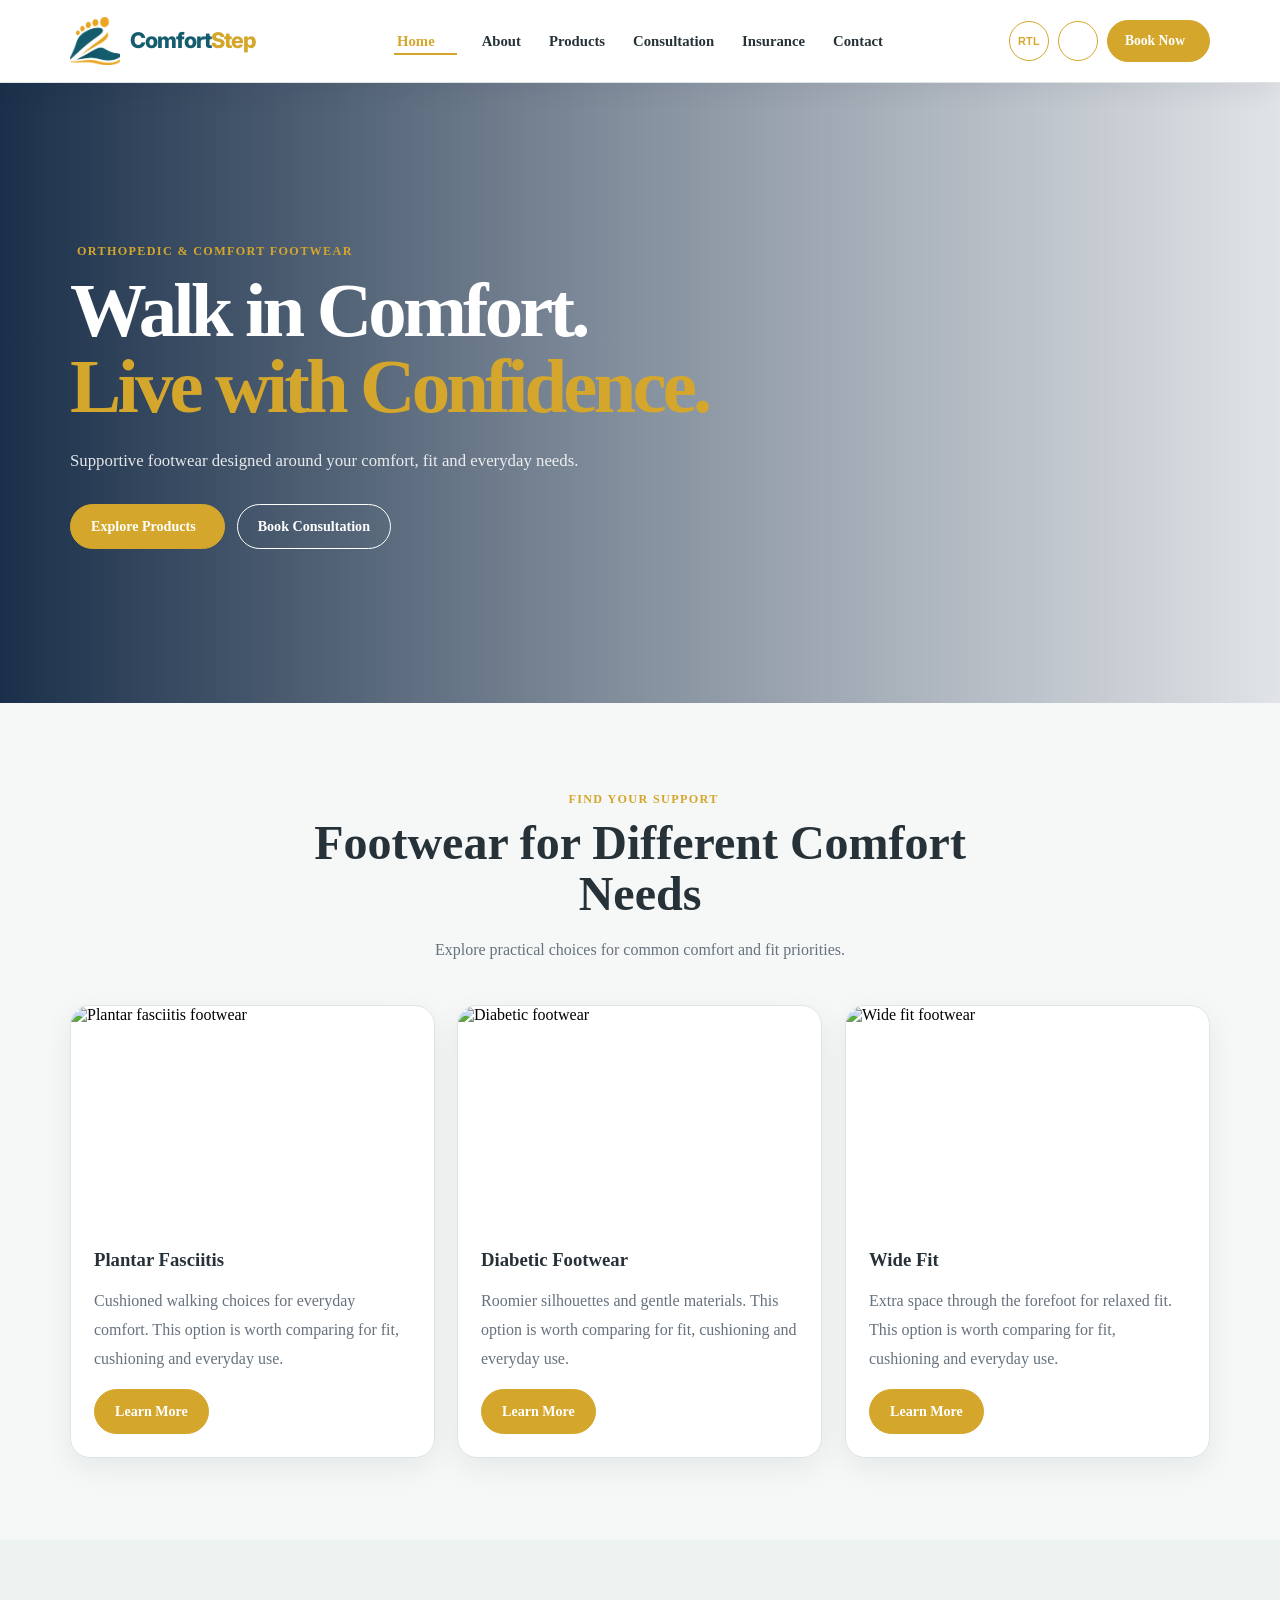
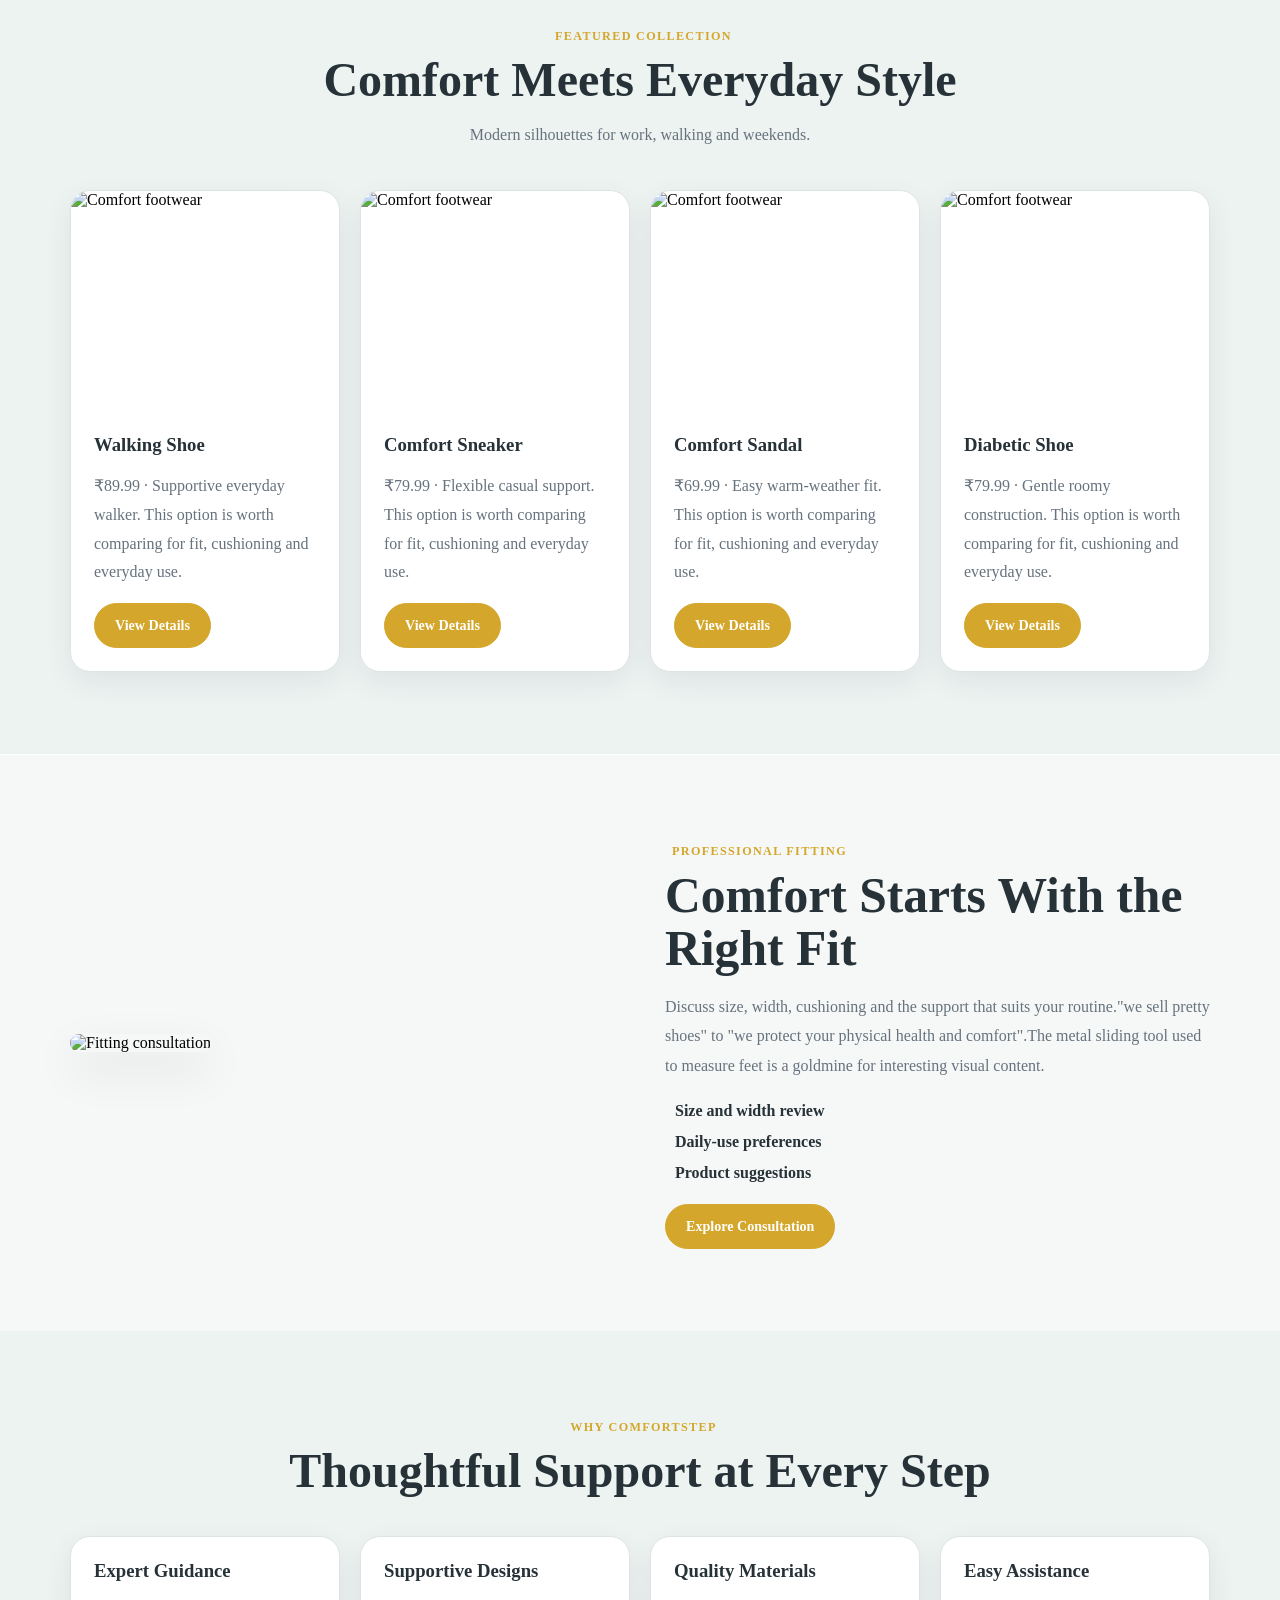
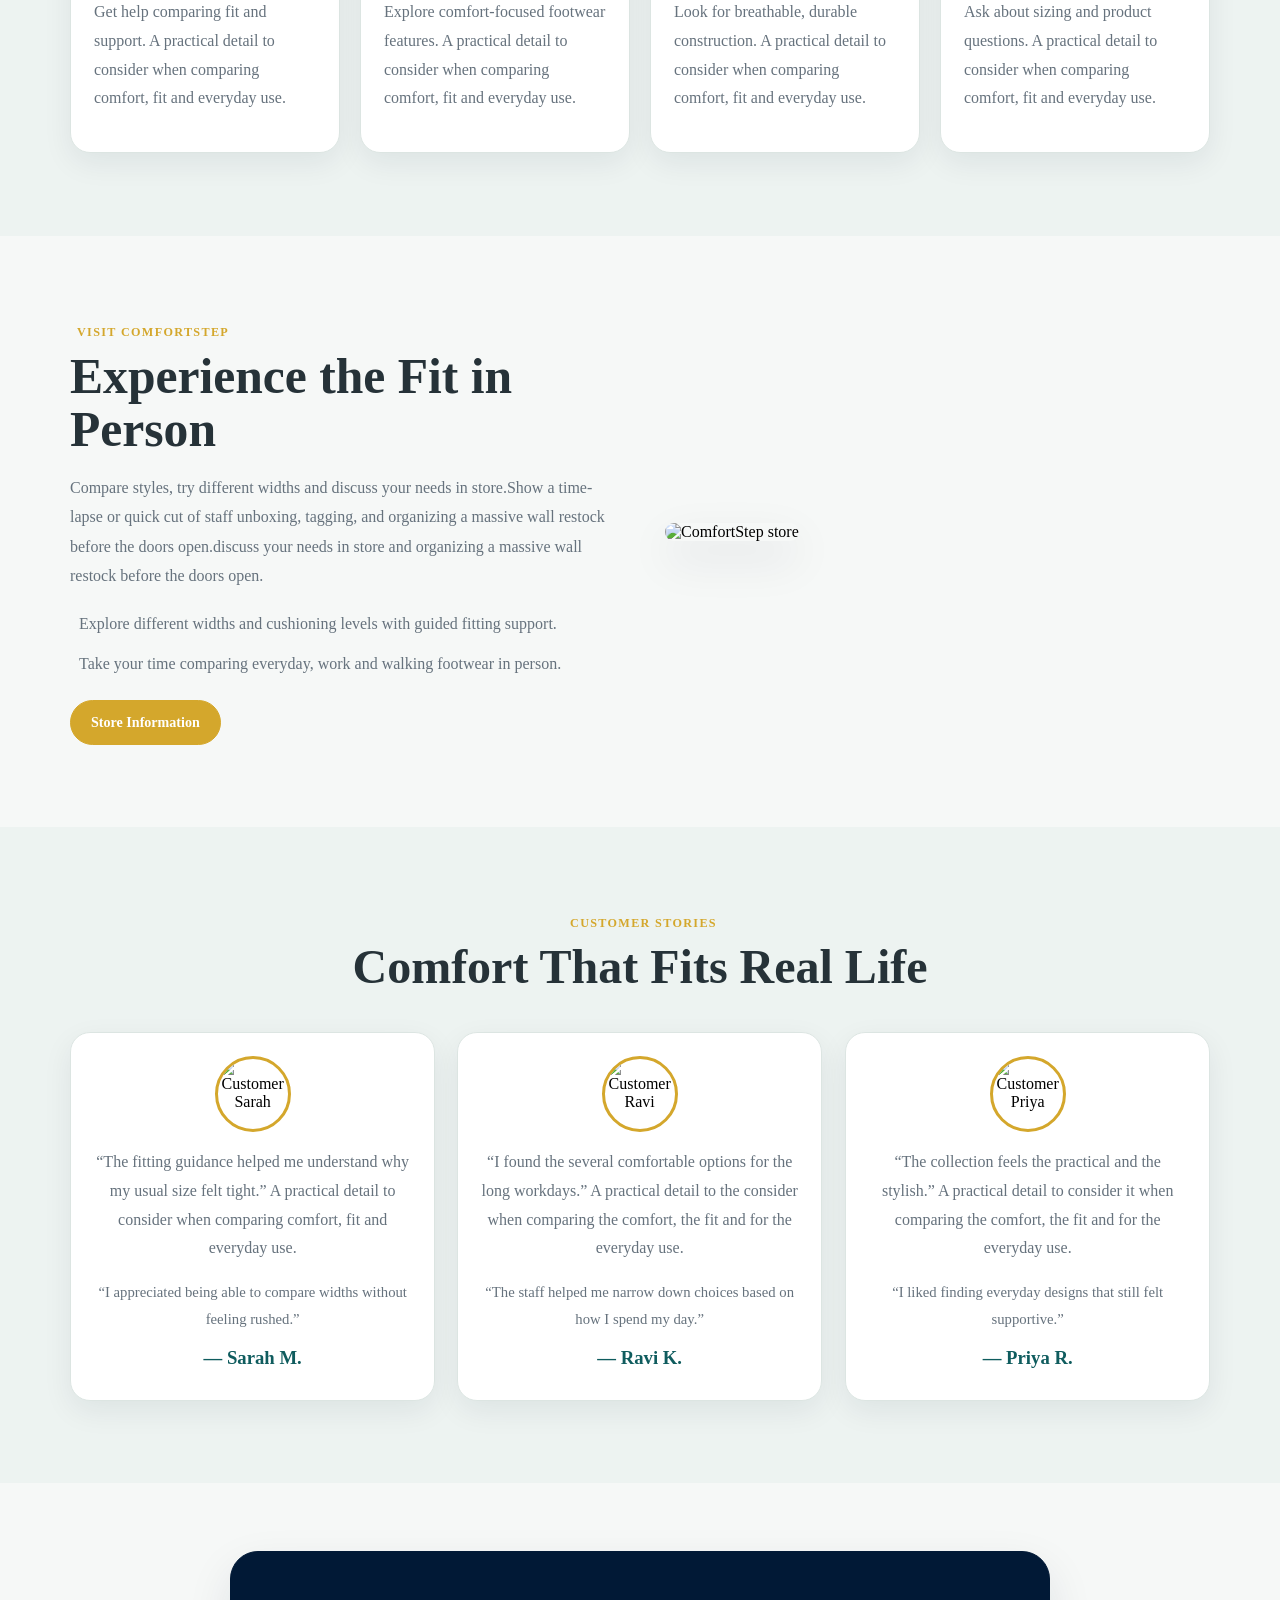
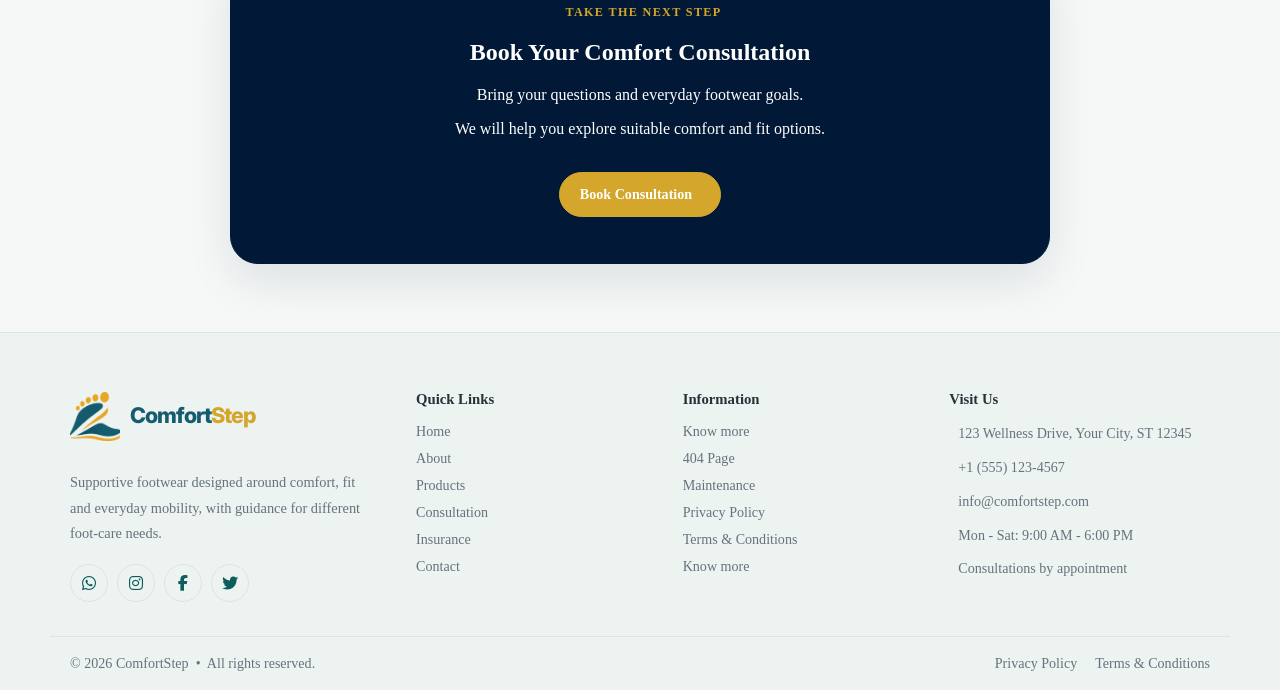
==== commit 3a8eadb2: "first commit" ====
--- a/index.html
+++ b/index.html
@@ -30,6 +30,7 @@
               data-lucide="chevron-down"></i></a>
           <div class="dropdown"><a href="index.html">Home 1</a><a href="home-2.html">Home 2</a></div>
         </div>
+        <div class="nav-item"><a class="nav-link" href="about.html">About</a></div>
         <div class="nav-item"><a class="nav-link" href="products.html">Products</a></div>
         <div class="nav-item"><a class="nav-link" href="consultation.html">Consultation</a></div>
         <div class="nav-item"><a class="nav-link" href="insurance.html">Insurance</a></div>
@@ -155,7 +156,7 @@
             alt="Fitting consultation"></div>
         <div class="copy reveal"><span class="eyebrow"><i data-lucide="ruler"></i> Professional Fitting</span>
           <h2>Comfort Starts With the Right Fit</h2>
-          <p>Discuss size, width, cushioning and the support that suits your routine.</p>
+          <p>Discuss size, width, cushioning and the support that suits your routine."we sell pretty shoes" to "we protect your physical health and comfort".The metal sliding tool used to measure feet is a goldmine for interesting visual content.</p>
           <div class="check-list">
             <div><i data-lucide="check-circle-2"></i> Size and width review</div>
             <div><i data-lucide="check-circle-2"></i> Daily-use preferences</div>
@@ -197,7 +198,7 @@
       <div class="site-container image-split">
         <div class="copy reveal"><span class="eyebrow"><i data-lucide="store"></i> Visit ComfortStep</span>
           <h2>Experience the Fit in Person</h2>
-          <p>Compare styles, try different widths and discuss your needs in store.</p>
+          <p>Compare styles, try different widths and discuss your needs in store.Show a time-lapse or quick cut of staff unboxing, tagging, and organizing a massive wall restock before the doors open.discuss your needs in store and organizing a massive wall restock before the doors open.</p>
           <div class="visit-points">
             <p><i data-lucide="ruler"></i> Explore different widths and cushioning levels with guided fitting support.
             </p>
@@ -216,7 +217,7 @@
         </div>
         <div class="grid-3">
           <article class="card card-body story-card reveal"><img class="story-person"
-              src="https://images.unsplash.com/photo-1494790108377-be9c29b29330?auto=format&fit=crop&w=240&q=85"
+              src="https://profiportrait.ai/examples/person3_kreativ.png"
               alt="Customer Sarah">
             <p>“The fitting guidance helped me understand why my usual size felt tight.” A practical detail to consider
               when comparing comfort, fit and everyday use.</p>
@@ -224,7 +225,7 @@
             <h3>— Sarah M.</h3>
           </article>
           <article class="card card-body story-card reveal"><img class="story-person"
-              src="https://images.unsplash.com/photo-1500648767791-00dcc994a43e?auto=format&fit=crop&w=240&q=85"
+              src="https://img.magnific.com/free-photo/young-male-posing-isolated-against-blank-studio-wall_273609-12356.jpg?semt=ais_hybrid&w=740&q=80"
               alt="Customer Ravi">
             <p>“I found the several comfortable options for the long workdays.” A practical detail to the consider when comparing
               the comfort, the fit and for the everyday use.</p>
@@ -232,7 +233,7 @@
             <h3>— Ravi K.</h3>
           </article>
           <article class="card card-body story-card reveal"><img class="story-person"
-              src="https://images.unsplash.com/photo-1534528741775-53994a69daeb?auto=format&fit=crop&w=240&q=85"
+              src="https://img.magnific.com/premium-photo/professional-business-woman-smiling-portrait-corporate-profile_1277258-55137.jpg?semt=ais_hybrid&w=740&q=80"
               alt="Customer Priya">
             <p>“The collection feels the practical and the stylish.” A practical detail to consider it when comparing the comfort, the fit
               and for the everyday use.</p>
@@ -271,15 +272,15 @@
       </div>
       <div>
         <h3 class="footer-title">Quick Links</h3>
-        <div class="footer-links"><a href="index.html">Home</a><a href="products.html">Products</a><a
+        <div class="footer-links"><a href="index.html">Home</a><a href="about.html">About</a><a href="products.html">Products</a><a
             href="consultation.html">Consultation</a><a href="insurance.html">Insurance</a><a
             href="contact.html">Contact</a></div>
       </div>
       <div>
         <h3 class="footer-title">Information</h3>
-        <div class="footer-links"><a href="index.html#about">About Us</a><a href="404.html">404 Page</a><a
+        <div class="footer-links"><a href="index.html#about">Know more</a><a href="404.html">404 Page</a><a
             href="maintenance.html">Maintenance</a><a href="privacy-policy.html">Privacy Policy</a><a
-            href="terms-conditions.html">Terms &amp; Conditions</a></div>
+            href="terms-conditions.html">Terms &amp; Conditions</a><a href="index.html#about">Know more</a></div>
       </div>
       <div>
         <h3 class="footer-title">Visit Us</h3>
--- a/css/index.css
+++ b/css/index.css
@@ -628,7 +628,8 @@
 }
 
 .story-card h3 {
-  margin-top: 12px
+  margin-top: 12px;
+  color: var(--brand-teal) !important
 }
 
 /* CTA spacing */
